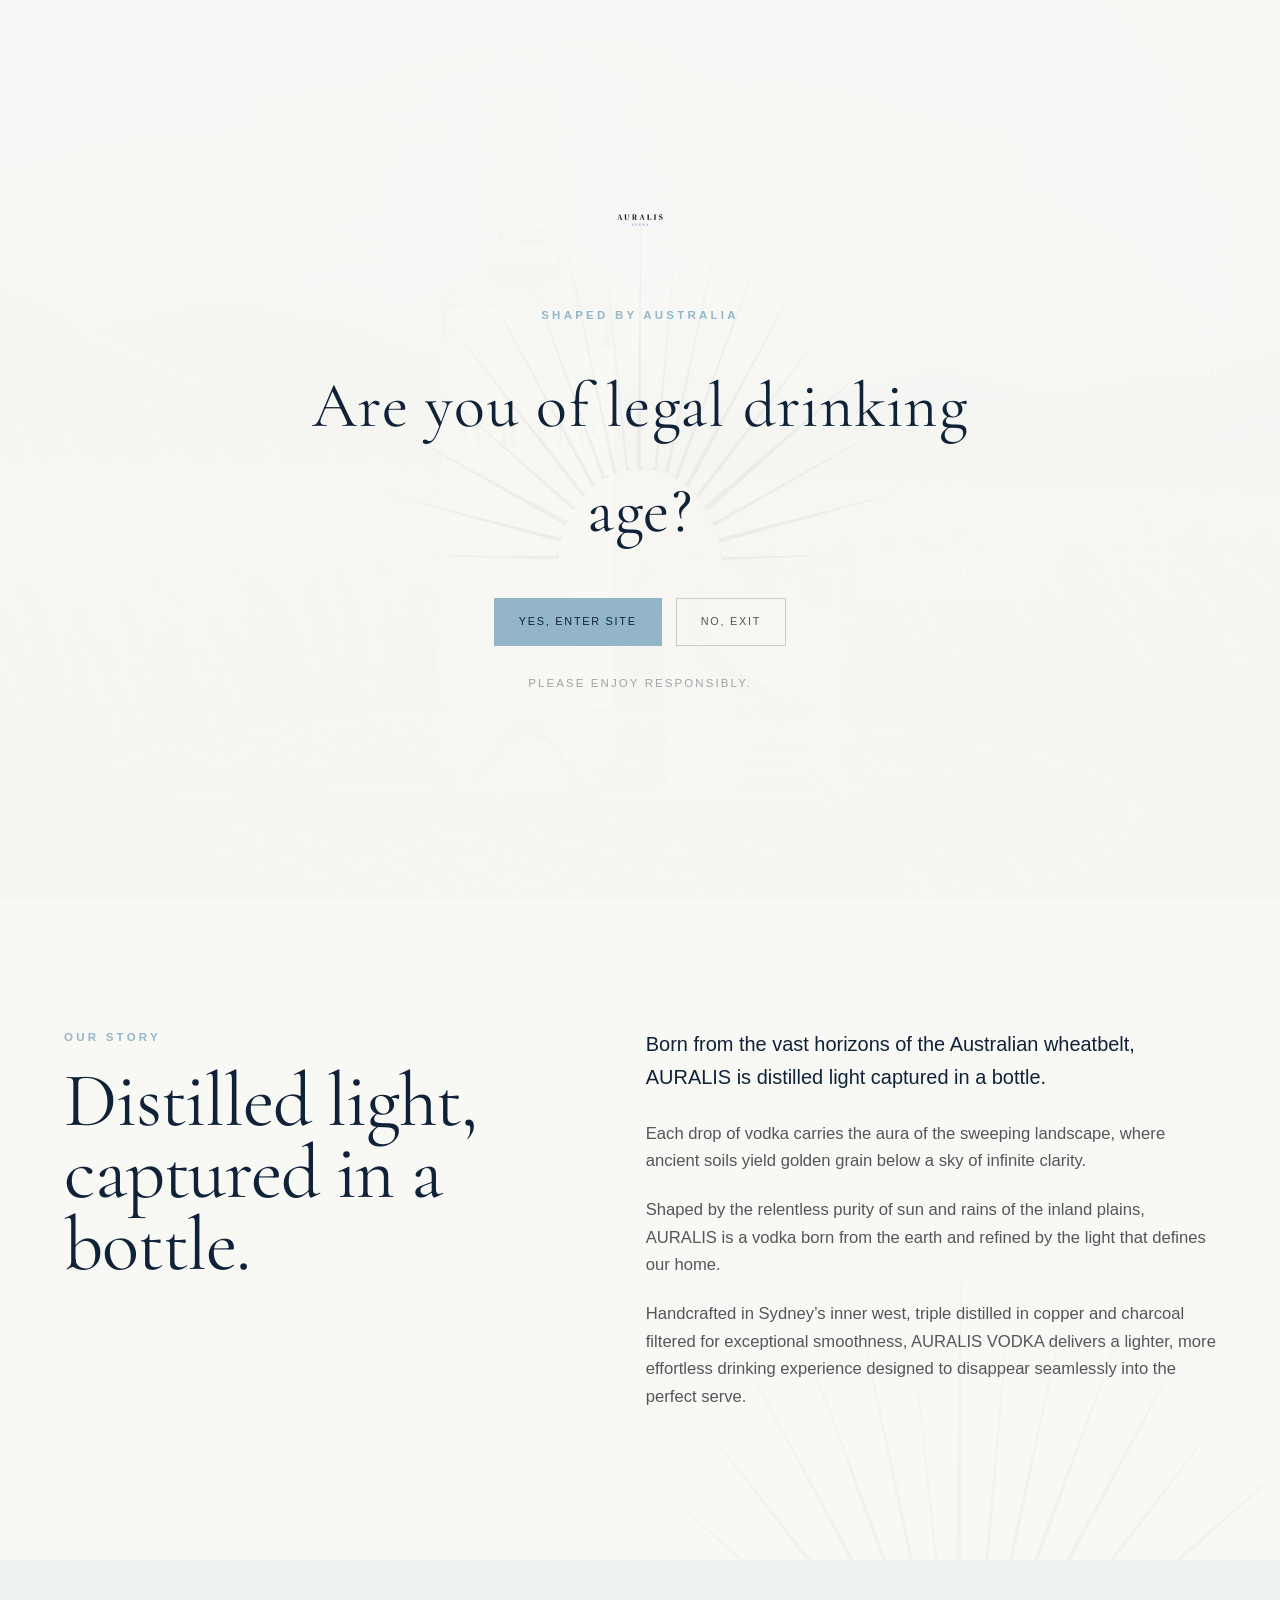
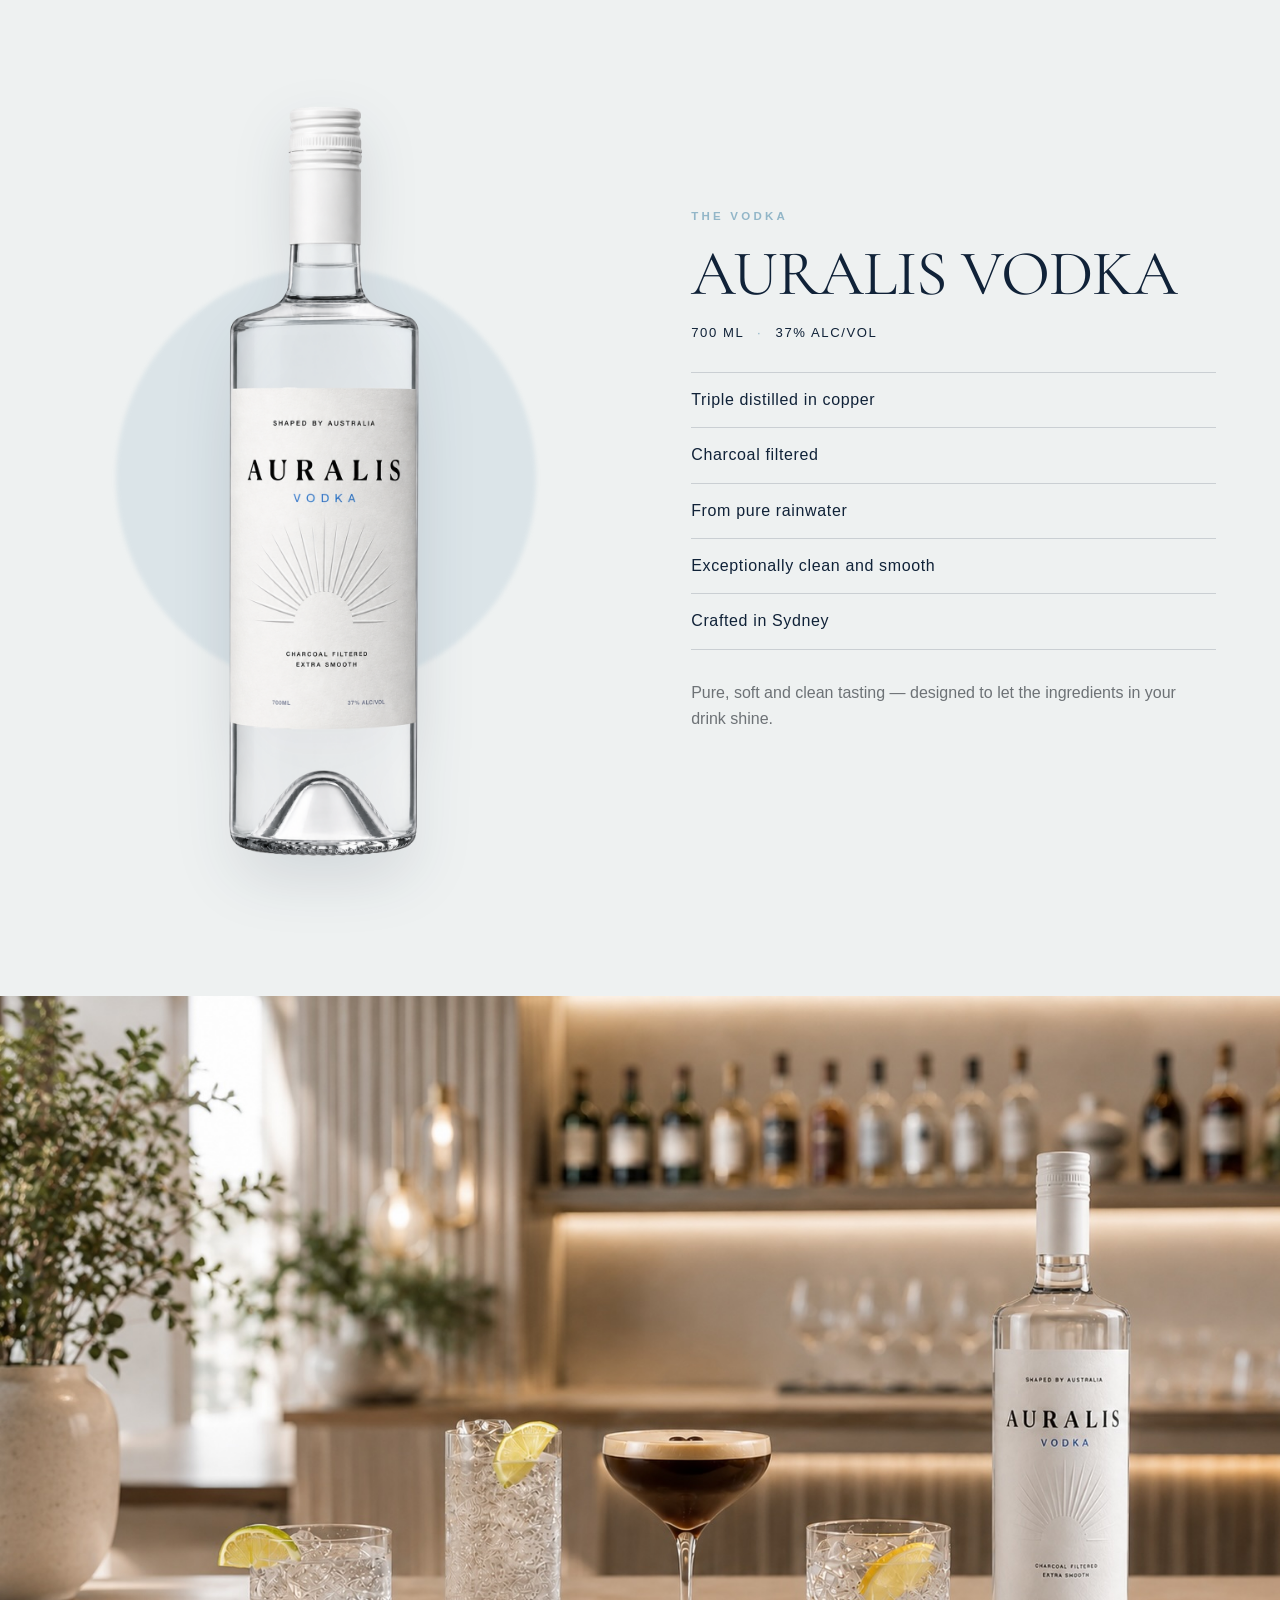
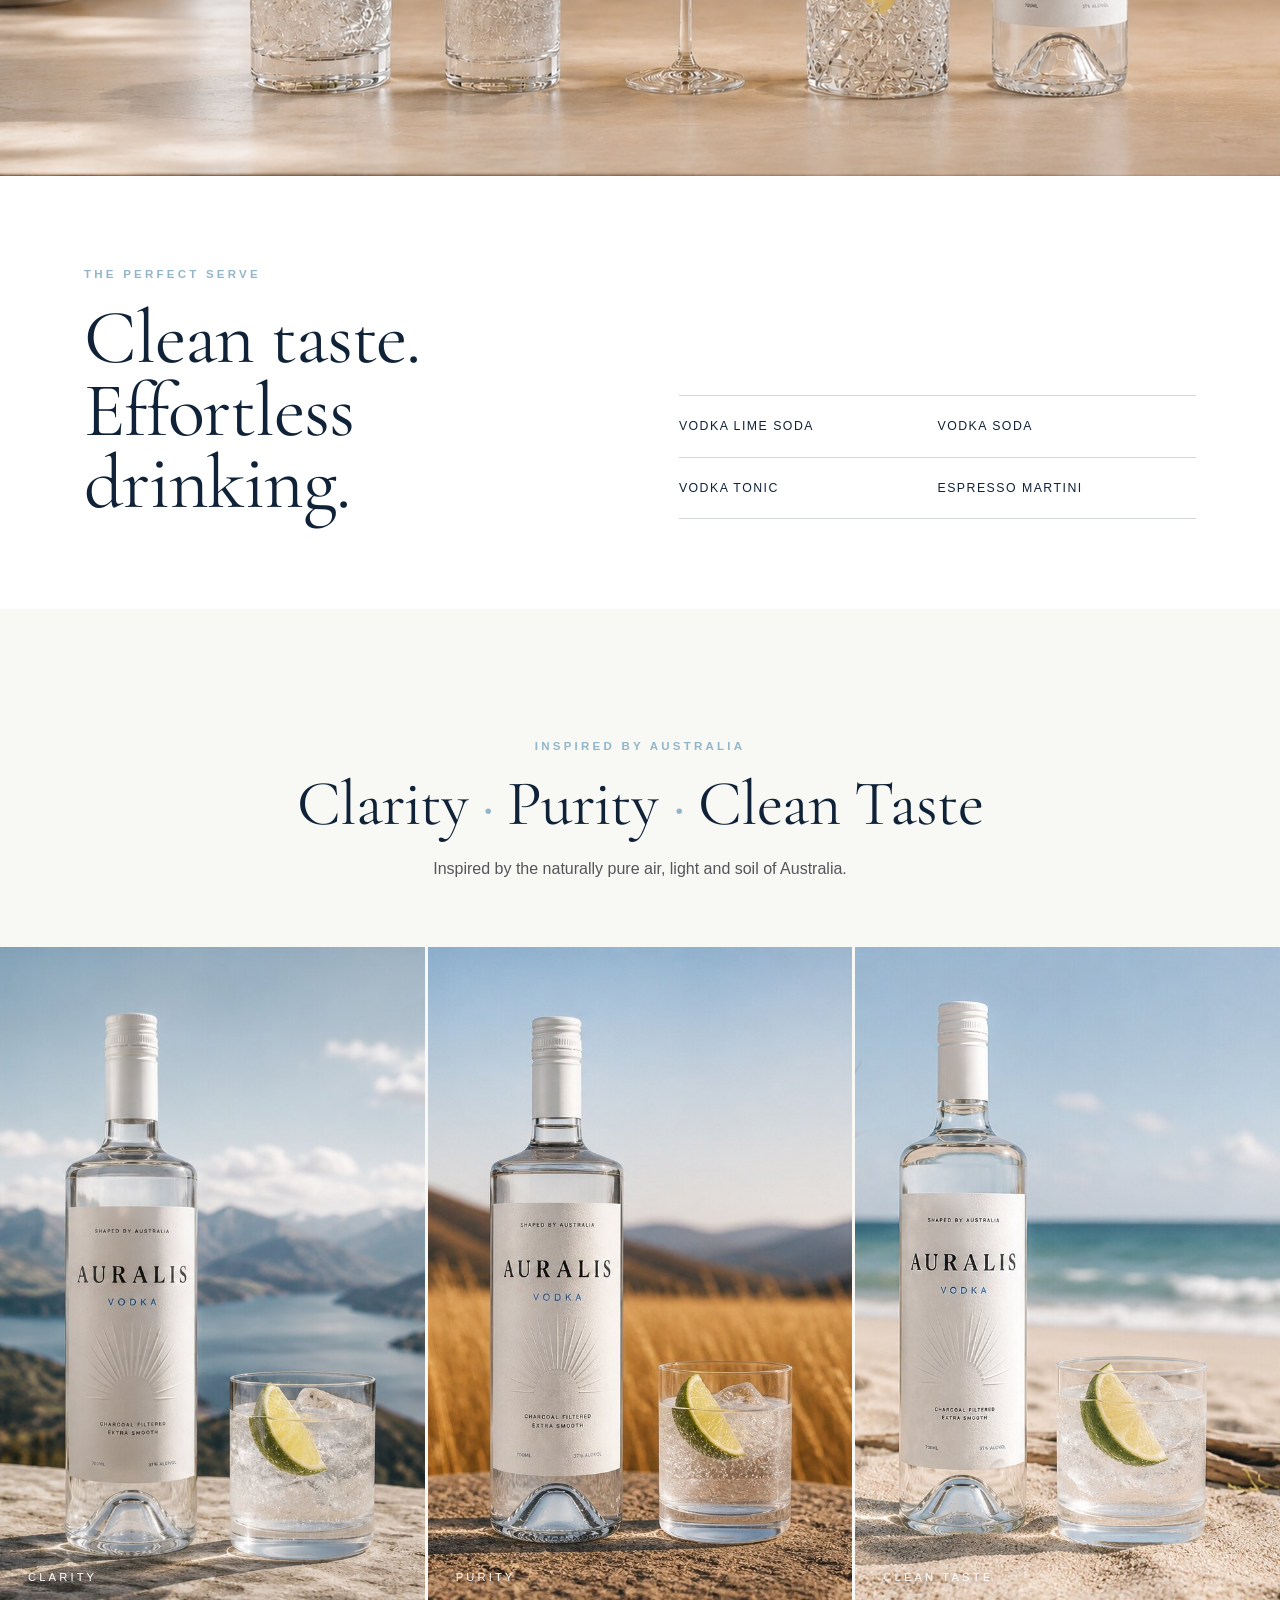
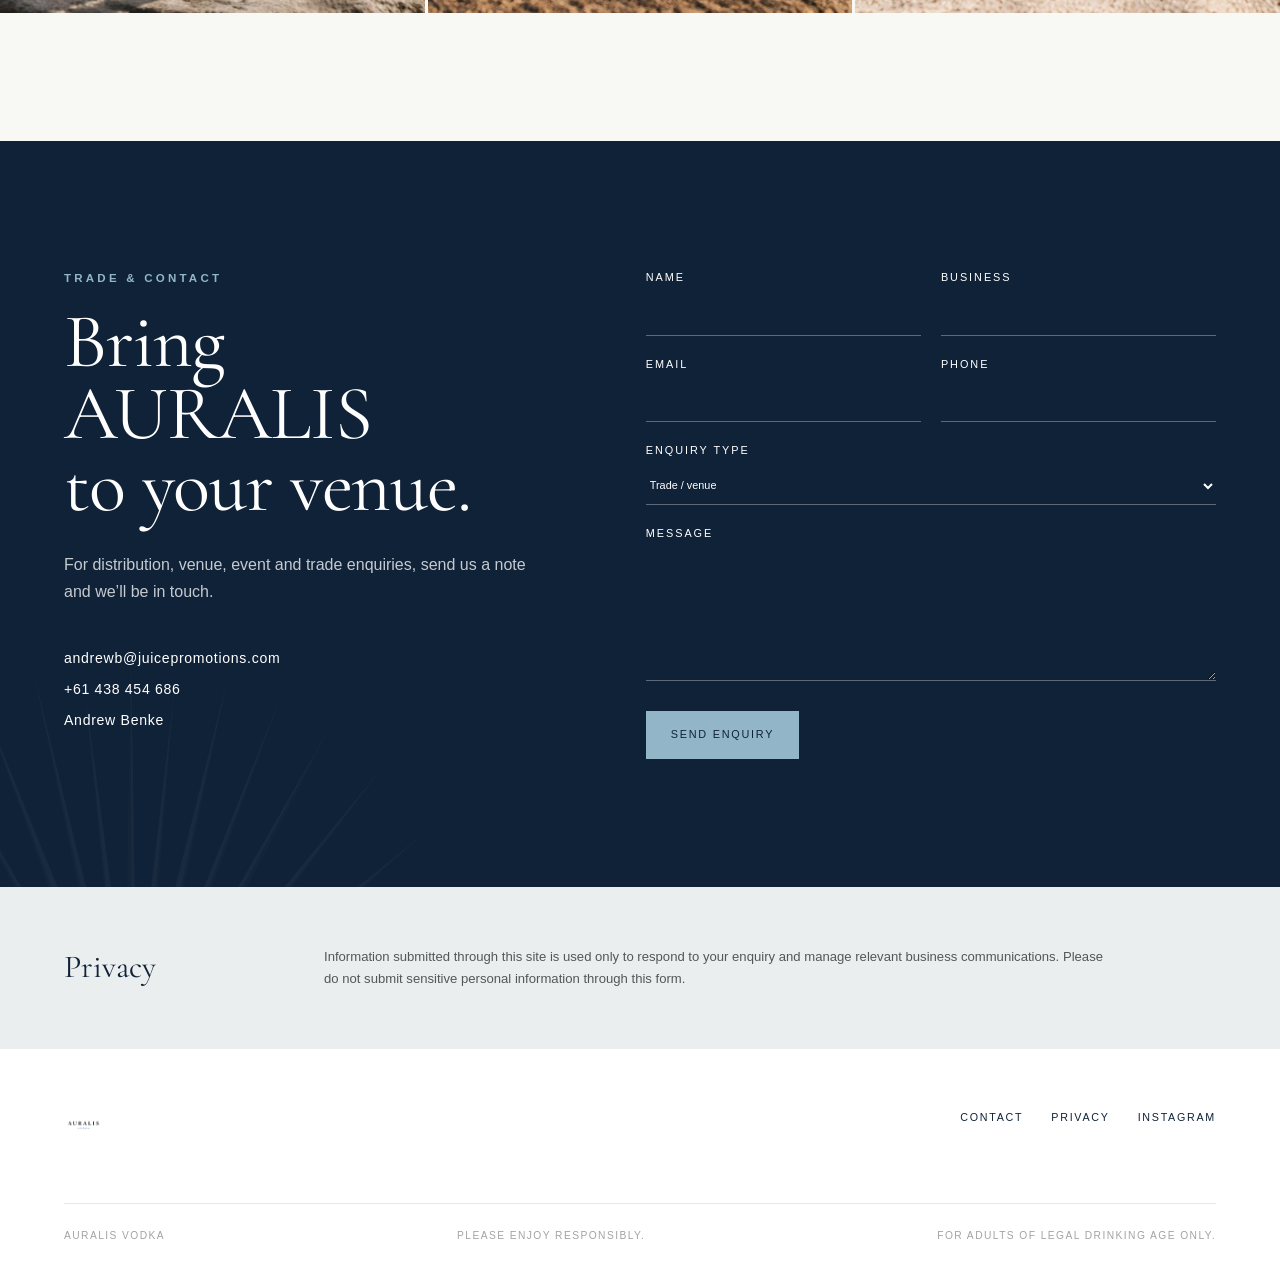
==== index.html @ aec06ce8 "Add files via upload" ====
<!doctype html>
<html lang="en-AU">
<head>
  <meta charset="utf-8" />
  <meta name="viewport" content="width=device-width, initial-scale=1" />
  <meta name="description" content="AURALIS Vodka — shaped by Australia. Triple distilled in copper and charcoal filtered for exceptional smoothness." />
  <title>AURALIS Vodka — Shaped by Australia</title>
  <link rel="preconnect" href="https://fonts.googleapis.com">
  <link rel="preconnect" href="https://fonts.gstatic.com" crossorigin>
  <link href="https://fonts.googleapis.com/css2?family=Cormorant+Garamond:wght@400;500&display=swap" rel="stylesheet">
  <link rel="stylesheet" href="style.css" />
</head>
<body class="age-locked">
  <div class="age-gate" id="ageGate" role="dialog" aria-modal="true" aria-labelledby="ageTitle">
    <div class="age-gate__inner">
      <img class="age-gate__sun" src="images/auralis-half-sun.png" alt="" aria-hidden="true" />
      <img class="age-gate__logo" src="images/auralis-logo.png" alt="AURALIS Vodka" />
      <p class="eyebrow">SHAPED BY AUSTRALIA</p>
      <h1 id="ageTitle">Are you of legal drinking age?</h1>
      <div class="age-gate__actions">
        <button class="button button--primary" id="ageYes" type="button">Yes, enter site</button>
        <button class="button button--ghost" id="ageNo" type="button">No, exit</button>
      </div>
      <p class="age-gate__small">Please enjoy responsibly.</p>
    </div>
  </div>

  <div class="exit-screen" id="exitScreen" hidden>
    <div>
      <img src="images/auralis-logo.png" alt="AURALIS Vodka" />
      <p>You must be of legal drinking age to enter this website.</p>
    </div>
  </div>

  <header class="site-header" id="top">
    <a class="brand" href="#top" aria-label="AURALIS home">
      <img src="images/auralis-logo.png" alt="AURALIS Vodka" />
    </a>
    <button class="nav-toggle" id="navToggle" aria-expanded="false" aria-controls="siteNav">Menu</button>
    <nav class="site-nav" id="siteNav" aria-label="Primary navigation">
      <a href="#story">Our story</a>
      <a href="#product">The vodka</a>
      <a href="#serve">Perfect serve</a>
      <a href="#trade">Trade</a>
    </nav>
  </header>

  <main>
    <section class="hero" aria-labelledby="heroTitle">
      <img class="hero__image" src="images/hero-wheatfield.jpg" alt="AURALIS Vodka and a vodka lime soda against an Australian wheatfield" />
      <div class="hero__veil"></div>
      <div class="hero__content">
        <img class="hero__logo" src="images/auralis-logo.png" alt="AURALIS Vodka" />
        <h1 id="heroTitle" class="sr-only">AURALIS Vodka</h1>
        <p class="hero__tagline">SHAPED BY AUSTRALIA</p>
        <div class="hero__actions">
          <a class="button button--light" href="#story">Discover AURALIS</a>
          <a class="button button--outline-light" href="#trade">Trade enquiries</a>
        </div>
      </div>
    </section>

    <section class="story section" id="story">
      <img class="watermark watermark--story" src="images/auralis-half-sun.png" alt="" aria-hidden="true" />
      <div class="section__inner story__grid">
        <div>
          <p class="eyebrow">OUR STORY</p>
          <h2>Distilled light,<br />captured in a bottle.</h2>
        </div>
        <div class="story__copy">
          <p>Born from the vast horizons of the Australian wheatbelt, AURALIS is distilled light captured in a bottle.</p>
          <p>Each drop of vodka carries the aura of the sweeping landscape, where ancient soils yield golden grain below a sky of infinite clarity.</p>
          <p>Shaped by the relentless purity of sun and rains of the inland plains, AURALIS is a vodka born from the earth and refined by the light that defines our home.</p>
          <p>Handcrafted in Sydney’s inner west, triple distilled in copper and charcoal filtered for exceptional smoothness, AURALIS VODKA delivers a lighter, more effortless drinking experience designed to disappear seamlessly into the perfect serve.</p>
        </div>
      </div>
    </section>

    <section class="product section" id="product">
      <div class="section__inner product__grid">
        <div class="product__bottle-wrap">
          <div class="product__halo"></div>
          <img class="product__bottle" src="images/auralis-bottle.png" alt="AURALIS Vodka 700 mL bottle" />
        </div>
        <div class="product__details">
          <p class="eyebrow">THE VODKA</p>
          <h2>AURALIS VODKA</h2>
          <p class="product__spec">700 mL <span>·</span> 37% Alc/Vol</p>
          <ul class="feature-list">
            <li>Triple distilled in copper</li>
            <li>Charcoal filtered</li>
            <li>From pure rainwater</li>
            <li>Exceptionally clean and smooth</li>
            <li>Crafted in Sydney</li>
          </ul>
          <p class="product__note">Pure, soft and clean tasting — designed to let the ingredients in your drink shine.</p>
        </div>
      </div>
    </section>

    <section class="serve" id="serve" aria-labelledby="serveTitle">
      <div class="serve__image-wrap">
        <img src="images/drinks-lineup.jpg" alt="AURALIS Vodka with four classic vodka serves on a bar" />
      </div>
      <div class="serve__panel section__inner">
        <div>
          <p class="eyebrow">THE PERFECT SERVE</p>
          <h2 id="serveTitle">Clean taste.<br />Effortless drinking.</h2>
        </div>
        <div class="serve__list" aria-label="AURALIS serves">
          <span>Vodka Lime Soda</span>
          <span>Vodka Soda</span>
          <span>Vodka Tonic</span>
          <span>Espresso Martini</span>
        </div>
      </div>
    </section>

    <section class="landscapes section" aria-labelledby="landscapeTitle">
      <div class="section__inner landscapes__heading">
        <p class="eyebrow">INSPIRED BY AUSTRALIA</p>
        <h2 id="landscapeTitle">Clarity <span>·</span> Purity <span>·</span> Clean Taste</h2>
        <p>Inspired by the naturally pure air, light and soil of Australia.</p>
      </div>
      <div class="landscape-grid">
        <figure>
          <img src="images/australian-mountains.jpg" alt="AURALIS Vodka overlooking an Australian mountain landscape" />
          <figcaption>CLARITY</figcaption>
        </figure>
        <figure>
          <img src="images/hero-wheatfield.jpg" alt="AURALIS Vodka in a golden wheatfield" />
          <figcaption>PURITY</figcaption>
        </figure>
        <figure>
          <img src="images/australian-coast.jpg" alt="AURALIS Vodka on an Australian beach" />
          <figcaption>CLEAN TASTE</figcaption>
        </figure>
      </div>
    </section>

    <section class="trade section" id="trade">
      <img class="watermark watermark--trade" src="images/auralis-half-sun.png" alt="" aria-hidden="true" />
      <div class="section__inner trade__grid">
        <div class="trade__intro">
          <p class="eyebrow">TRADE &amp; CONTACT</p>
          <h2>Bring AURALIS<br />to your venue.</h2>
          <p>For distribution, venue, event and trade enquiries, send us a note and we’ll be in touch.</p>
          <div class="trade__contact">
            <a href="mailto:andrewb@juicepromotions.com">andrewb@juicepromotions.com</a>
            <a href="tel:+61438454686">+61 438 454 686</a>
            <span>Andrew Benke</span>
          </div>
        </div>

        <form class="trade-form" name="trade-enquiries" method="POST" action="/thanks.html" data-netlify="true" netlify-honeypot="bot-field">
          <input type="hidden" name="form-name" value="trade-enquiries" />
          <p class="hidden-field"><label>Don’t fill this out: <input name="bot-field" /></label></p>

          <div class="field-row">
            <label>Name<input type="text" name="name" autocomplete="name" required /></label>
            <label>Business<input type="text" name="business" autocomplete="organization" /></label>
          </div>
          <div class="field-row">
            <label>Email<input type="email" name="email" autocomplete="email" required /></label>
            <label>Phone<input type="tel" name="phone" autocomplete="tel" /></label>
          </div>
          <label>Enquiry type
            <select name="enquiry-type">
              <option value="Trade / venue">Trade / venue</option>
              <option value="Distribution">Distribution</option>
              <option value="Events">Events</option>
              <option value="Media">Media</option>
              <option value="Other">Other</option>
            </select>
          </label>
          <label>Message<textarea name="message" rows="5" required></textarea></label>
          <button class="button button--primary" type="submit">Send enquiry</button>
        </form>
      </div>
    </section>

    <section class="privacy" id="privacy">
      <div class="section__inner privacy__inner">
        <h2>Privacy</h2>
        <p>Information submitted through this site is used only to respond to your enquiry and manage relevant business communications. Please do not submit sensitive personal information through this form.</p>
      </div>
    </section>
  </main>

  <footer class="site-footer">
    <div class="site-footer__inner">
      <img src="images/auralis-logo.png" alt="AURALIS Vodka" />
      <div class="site-footer__links">
        <a href="#trade">Contact</a>
        <a href="#privacy">Privacy</a>
        <a href="#" aria-label="Instagram — coming soon" title="Instagram — coming soon">Instagram</a>
      </div>
      <div class="site-footer__responsible">
        <span>AURALIS VODKA</span>
        <span>Please enjoy responsibly.</span>
        <span>For adults of legal drinking age only.</span>
      </div>
    </div>
  </footer>

  <script src="script.js"></script>
</body>
</html>
---- style.css ----
:root {
  --white: #ffffff;
  --warm-white: #f8f8f5;
  --charcoal: #53565a;
  --grey: #a1a3a5;
  --ice-blue: #92b6c8;
  --eucalypt: #95a396;
  --dark-navy: #102238;
  --serif: "Cormorant Garamond", Georgia, "Times New Roman", serif;
  --sans: "Helvetica Neue", Helvetica, Arial, sans-serif;
  --max: 1240px;
}

* { box-sizing: border-box; }
html { scroll-behavior: smooth; }
body { margin: 0; background: var(--warm-white); color: var(--charcoal); font-family: var(--sans); font-weight: 400; line-height: 1.65; }
body.age-locked { overflow: hidden; }
img { max-width: 100%; display: block; }
a { color: inherit; text-decoration: none; }
button, input, select, textarea { font: inherit; }

.sr-only { position: absolute; width: 1px; height: 1px; padding: 0; margin: -1px; overflow: hidden; clip: rect(0, 0, 0, 0); white-space: nowrap; border: 0; }
.hidden-field { position: absolute; left: -9999px; }

.age-gate { position: fixed; inset: 0; z-index: 9999; display: grid; place-items: center; background: rgba(248,248,245,.985); padding: 24px; transition: opacity .45s ease, visibility .45s ease; }
.age-gate.is-hidden { opacity: 0; visibility: hidden; pointer-events: none; }
.age-gate__inner { position: relative; width: min(720px, 100%); text-align: center; padding: 48px 24px; overflow: hidden; }
.age-gate__sun { position: absolute; width: 560px; max-width: none; left: 50%; top: 42%; transform: translate(-50%, -50%); opacity: .075; z-index: -1; }
.age-gate__logo { width: 310px; height: 86px; object-fit: contain; margin: 0 auto 24px; }
.age-gate h1 { margin: 28px 0 34px; color: var(--dark-navy); font-family: var(--serif); font-size: clamp(2.1rem, 5vw, 4rem); font-weight: 400; letter-spacing: .02em; }
.age-gate__actions { display: flex; gap: 14px; justify-content: center; flex-wrap: wrap; }
.age-gate__small { margin-top: 28px; font-size: .72rem; letter-spacing: .18em; text-transform: uppercase; color: var(--grey); }
.exit-screen { position: fixed; inset: 0; z-index: 10000; background: var(--warm-white); place-items: center; text-align: center; padding: 30px; }
.exit-screen:not([hidden]) { display: grid; }
.exit-screen img { width: 280px; height: 80px; object-fit: contain; margin: 0 auto 24px; }

.eyebrow { margin: 0 0 18px; color: var(--ice-blue); font-size: .72rem; font-weight: 600; letter-spacing: .28em; text-transform: uppercase; }
.button { min-height: 48px; padding: 14px 24px; border: 1px solid transparent; display: inline-flex; align-items: center; justify-content: center; cursor: pointer; background: none; text-transform: uppercase; letter-spacing: .16em; font-size: .68rem; font-weight: 500; transition: background .2s ease, color .2s ease, border-color .2s ease; }
.button--primary { background: var(--ice-blue); color: var(--dark-navy); border-color: var(--ice-blue); }
.button--primary:hover { background: var(--dark-navy); color: var(--white); border-color: var(--dark-navy); }
.button--ghost { color: var(--charcoal); border-color: #c9ccce; }
.button--ghost:hover { border-color: var(--dark-navy); color: var(--dark-navy); }
.button--light { background: rgba(255,255,255,.93); color: var(--dark-navy); }
.button--light:hover { background: var(--ice-blue); }
.button--outline-light { color: var(--white); border-color: rgba(255,255,255,.75); }
.button--outline-light:hover { background: var(--white); color: var(--dark-navy); }

.site-header { position: fixed; z-index: 100; top: 0; left: 0; right: 0; height: 80px; padding: 0 4vw; display: flex; align-items: center; justify-content: space-between; background: rgba(248,248,245,.93); border-bottom: 1px solid rgba(16,34,56,.08); backdrop-filter: blur(10px); transform: translateY(-100%); transition: transform .35s ease; }
.site-header.is-visible { transform: translateY(0); }
.brand img { width: 170px; height: 50px; object-fit: contain; object-position: left center; }
.site-nav { display: flex; align-items: center; gap: 30px; }
.site-nav a { color: var(--dark-navy); font-size: .67rem; text-transform: uppercase; letter-spacing: .18em; }
.site-nav a:hover { color: #567b91; }
.nav-toggle { display: none; border: 0; background: none; color: var(--dark-navy); text-transform: uppercase; letter-spacing: .15em; font-size: .68rem; }

.hero { position: relative; min-height: 100svh; display: grid; align-items: center; overflow: hidden; background: var(--dark-navy); }
.hero__image, .hero__veil { position: absolute; inset: 0; width: 100%; height: 100%; }
.hero__image { object-fit: cover; object-position: center center; }
.hero__veil { background: linear-gradient(90deg, rgba(10,24,38,.12) 0%, rgba(10,24,38,.04) 45%, rgba(10,24,38,.36) 100%); }
.hero__content { position: relative; z-index: 2; width: min(92%, 1180px); margin: 0 auto; padding: 100px 0 60px; display: flex; flex-direction: column; align-items: flex-end; text-align: right; }
.hero__logo { width: min(420px, 56vw); height: 130px; object-fit: contain; object-position: right center; filter: brightness(0) invert(1); }
.hero__tagline { color: var(--white); font-size: clamp(.72rem, 1.2vw, .95rem); letter-spacing: .34em; text-transform: uppercase; text-shadow: 0 1px 12px rgba(0,0,0,.35); }
.hero__actions { margin-top: 26px; display: flex; gap: 12px; flex-wrap: wrap; justify-content: flex-end; }

.section { position: relative; padding: clamp(80px, 10vw, 150px) 5vw; overflow: hidden; }
.section__inner { width: min(var(--max), 100%); margin: 0 auto; }
.section h2, .serve h2 { margin: 0; color: var(--dark-navy); font-family: var(--serif); font-size: clamp(2.8rem, 6vw, 5.6rem); line-height: .94; font-weight: 400; letter-spacing: -.015em; }
.watermark { position: absolute; opacity: .055; pointer-events: none; }
.watermark--story { width: min(800px, 74vw); right: -80px; bottom: -220px; }
.watermark--trade { width: 720px; left: -230px; bottom: -230px; opacity: .04; }

.story { background: var(--warm-white); }
.story__grid { display: grid; grid-template-columns: .9fr 1.1fr; gap: clamp(50px, 9vw, 130px); align-items: start; }
.story__copy { max-width: 720px; font-size: clamp(1rem, 1.3vw, 1.18rem); }
.story__copy p { margin: 0 0 1.3em; }
.story__copy p:first-child { color: var(--dark-navy); font-size: 1.2em; }

.product { background: #eef1f1; }
.product__grid { display: grid; grid-template-columns: 1fr 1fr; gap: clamp(40px, 8vw, 120px); align-items: center; }
.product__bottle-wrap { position: relative; min-height: 720px; display: grid; place-items: center; }
.product__halo { position: absolute; width: min(480px, 80%); aspect-ratio: 1; border-radius: 50%; background: rgba(146,182,200,.2); filter: blur(2px); }
.product__bottle { position: relative; z-index: 1; width: min(350px, 80%); max-height: 780px; object-fit: contain; filter: drop-shadow(0 24px 28px rgba(16,34,56,.12)); }
.product__details h2 { font-size: clamp(2.6rem, 5vw, 4.8rem); }
.product__spec { margin: 18px 0 28px; color: var(--dark-navy); letter-spacing: .12em; text-transform: uppercase; font-size: .82rem; }
.product__spec span { color: var(--ice-blue); margin: 0 8px; }
.feature-list { list-style: none; margin: 0; padding: 0; border-top: 1px solid rgba(16,34,56,.16); }
.feature-list li { padding: 14px 0; border-bottom: 1px solid rgba(16,34,56,.16); color: var(--dark-navy); letter-spacing: .04em; }
.product__note { max-width: 520px; margin-top: 30px; color: #6d7276; }

.serve { background: var(--white); }
.serve__image-wrap { height: min(62vw, 780px); min-height: 480px; overflow: hidden; }
.serve__image-wrap img { width: 100%; height: 100%; object-fit: cover; object-position: center center; }
.serve__panel { padding: clamp(60px, 7vw, 100px) 5vw; display: grid; grid-template-columns: 1fr 1.05fr; gap: clamp(50px, 8vw, 120px); align-items: end; }
.serve__list { display: grid; grid-template-columns: 1fr 1fr; border-top: 1px solid rgba(16,34,56,.18); }
.serve__list span { padding: 20px 0; border-bottom: 1px solid rgba(16,34,56,.18); color: var(--dark-navy); text-transform: uppercase; letter-spacing: .12em; font-size: .77rem; }
.serve__list span:nth-child(odd) { padding-right: 20px; }

.landscapes { background: var(--warm-white); padding-left: 0; padding-right: 0; }
.landscapes__heading { padding: 0 5vw 65px; text-align: center; }
.landscapes__heading h2 { font-size: clamp(2.2rem, 5vw, 4.5rem); }
.landscapes__heading h2 span { color: var(--ice-blue); }
.landscapes__heading > p:last-child { margin: 22px auto 0; max-width: 620px; }
.landscape-grid { width: 100%; display: grid; grid-template-columns: repeat(3, 1fr); gap: 3px; }
.landscape-grid figure { position: relative; margin: 0; height: 52vw; max-height: 720px; min-height: 420px; overflow: hidden; background: var(--dark-navy); }
.landscape-grid img { width: 100%; height: 100%; object-fit: cover; transition: transform .7s ease; }
.landscape-grid figure:hover img { transform: scale(1.025); }
.landscape-grid figcaption { position: absolute; left: 28px; bottom: 26px; color: var(--white); letter-spacing: .28em; font-size: .7rem; text-shadow: 0 1px 12px rgba(0,0,0,.42); }

.trade { background: var(--dark-navy); color: rgba(255,255,255,.76); }
.trade .eyebrow { color: var(--ice-blue); }
.trade h2 { color: var(--white); }
.trade__grid { display: grid; grid-template-columns: .9fr 1.1fr; gap: clamp(50px, 9vw, 130px); align-items: start; }
.trade__intro > p:not(.eyebrow) { max-width: 480px; margin-top: 30px; }
.trade__contact { margin-top: 42px; display: flex; flex-direction: column; gap: 8px; color: var(--white); font-size: .88rem; letter-spacing: .05em; }
.trade__contact a:hover { color: var(--ice-blue); }
.trade-form { display: grid; gap: 20px; }
.field-row { display: grid; grid-template-columns: 1fr 1fr; gap: 20px; }
.trade-form label { display: grid; gap: 8px; color: var(--white); font-size: .68rem; text-transform: uppercase; letter-spacing: .18em; }
.trade-form input, .trade-form select, .trade-form textarea { width: 100%; border: 0; border-bottom: 1px solid rgba(255,255,255,.32); border-radius: 0; background: transparent; color: var(--white); padding: 10px 0 12px; outline: none; text-transform: none; letter-spacing: normal; }
.trade-form select { color-scheme: dark; }
.trade-form textarea { resize: vertical; min-height: 130px; }
.trade-form input:focus, .trade-form select:focus, .trade-form textarea:focus { border-bottom-color: var(--ice-blue); }
.trade-form .button { justify-self: start; margin-top: 10px; }

.privacy { background: #ebeeee; padding: 54px 5vw; }
.privacy__inner { display: grid; grid-template-columns: 220px 1fr; gap: 40px; }
.privacy h2 { margin: 0; color: var(--dark-navy); font-family: var(--serif); font-weight: 400; font-size: 2rem; }
.privacy p { margin: 5px 0 0; max-width: 780px; font-size: .82rem; }

.site-footer { background: var(--white); padding: 60px 5vw 40px; border-top: 1px solid rgba(16,34,56,.08); }
.site-footer__inner { width: min(var(--max),100%); margin: 0 auto; display: grid; grid-template-columns: 1fr auto; gap: 36px 60px; align-items: start; }
.site-footer img { width: 200px; height: 58px; object-fit: contain; object-position: left center; }
.site-footer__links { display: flex; gap: 28px; color: var(--dark-navy); font-size: .67rem; letter-spacing: .16em; text-transform: uppercase; }
.site-footer__links a:hover { color: #567b91; }
.site-footer__responsible { grid-column: 1 / -1; padding-top: 24px; border-top: 1px solid rgba(16,34,56,.1); display: flex; justify-content: space-between; gap: 20px; flex-wrap: wrap; color: var(--grey); font-size: .64rem; letter-spacing: .14em; text-transform: uppercase; }

@media (max-width: 900px) {
  .site-header { height: 70px; }
  .nav-toggle { display: block; }
  .site-nav { position: absolute; top: 70px; left: 0; right: 0; padding: 24px 5vw 30px; background: rgba(248,248,245,.98); border-bottom: 1px solid rgba(16,34,56,.08); display: none; flex-direction: column; align-items: flex-start; gap: 20px; }
  .site-nav.is-open { display: flex; }
  .hero__content { align-items: center; text-align: center; justify-content: end; padding-bottom: 70px; }
  .hero__logo { object-position: center; }
  .hero__veil { background: linear-gradient(180deg, rgba(10,24,38,.05) 35%, rgba(10,24,38,.48) 100%); }
  .hero__actions { justify-content: center; }
  .story__grid, .product__grid, .serve__panel, .trade__grid { grid-template-columns: 1fr; }
  .product__bottle-wrap { min-height: 620px; }
  .product__bottle { width: 300px; }
  .serve__panel { align-items: start; }
  .landscape-grid { grid-template-columns: 1fr; gap: 3px; }
  .landscape-grid figure { height: 82vw; min-height: 480px; max-height: 700px; }
  .privacy__inner { grid-template-columns: 1fr; gap: 10px; }
}

@media (max-width: 600px) {
  .section { padding: 72px 24px; }
  .site-header { padding: 0 20px; }
  .brand img { width: 145px; }
  .hero { min-height: 100svh; }
  .hero__image { object-position: 48% center; }
  .hero__content { width: calc(100% - 36px); }
  .hero__logo { width: 280px; height: 100px; }
  .hero__actions { width: 100%; flex-direction: column; }
  .hero__actions .button { width: 100%; }
  .story__grid { gap: 38px; }
  .product__bottle-wrap { min-height: 520px; }
  .product__bottle { width: 250px; }
  .serve__image-wrap { min-height: 360px; height: 70vw; }
  .serve__panel { padding: 60px 24px; }
  .serve__list { grid-template-columns: 1fr; }
  .serve__list span:nth-child(odd) { padding-right: 0; }
  .landscapes__heading { padding: 0 24px 48px; }
  .landscape-grid figure { min-height: 390px; }
  .field-row { grid-template-columns: 1fr; }
  .site-footer { padding: 50px 24px 32px; }
  .site-footer__inner { grid-template-columns: 1fr; }
  .site-footer__links { flex-wrap: wrap; gap: 18px 24px; }
  .site-footer__responsible { grid-column: auto; flex-direction: column; gap: 7px; }
  .age-gate__actions { flex-direction: column; align-items: stretch; }
}
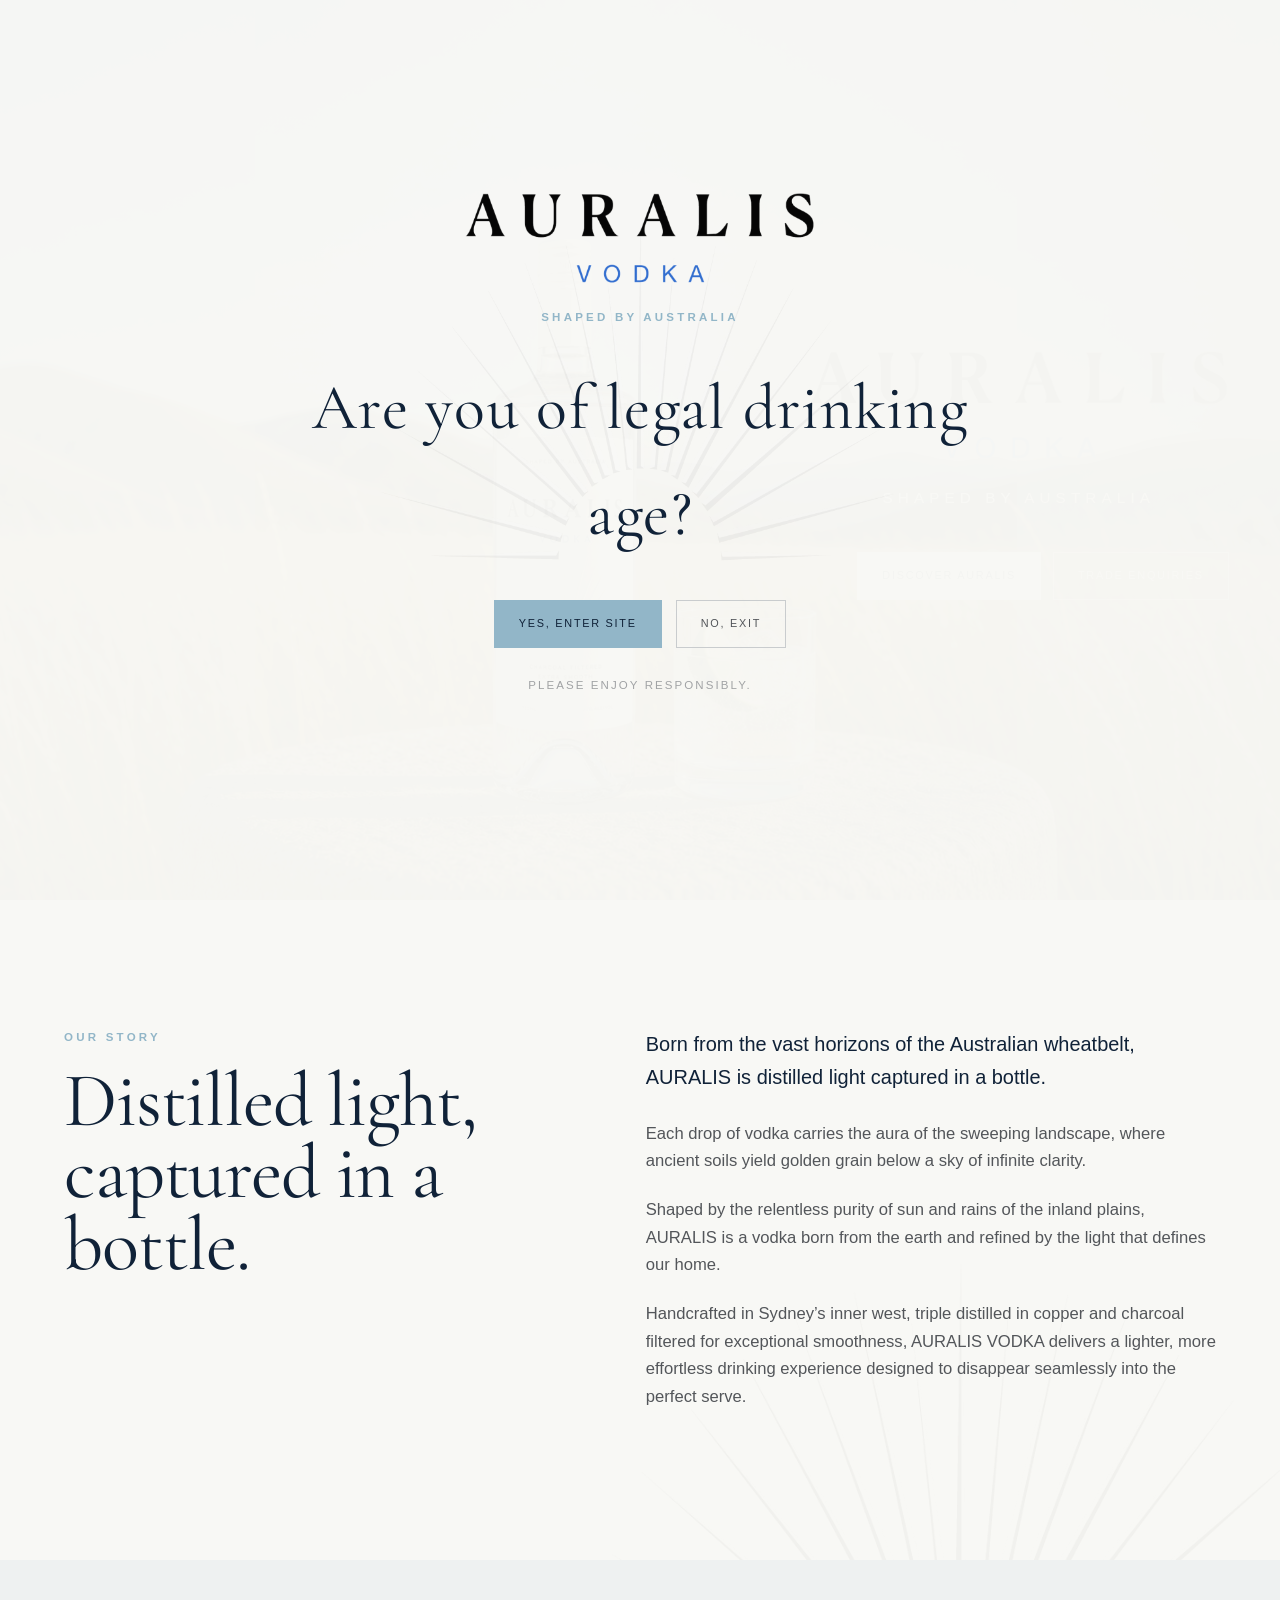
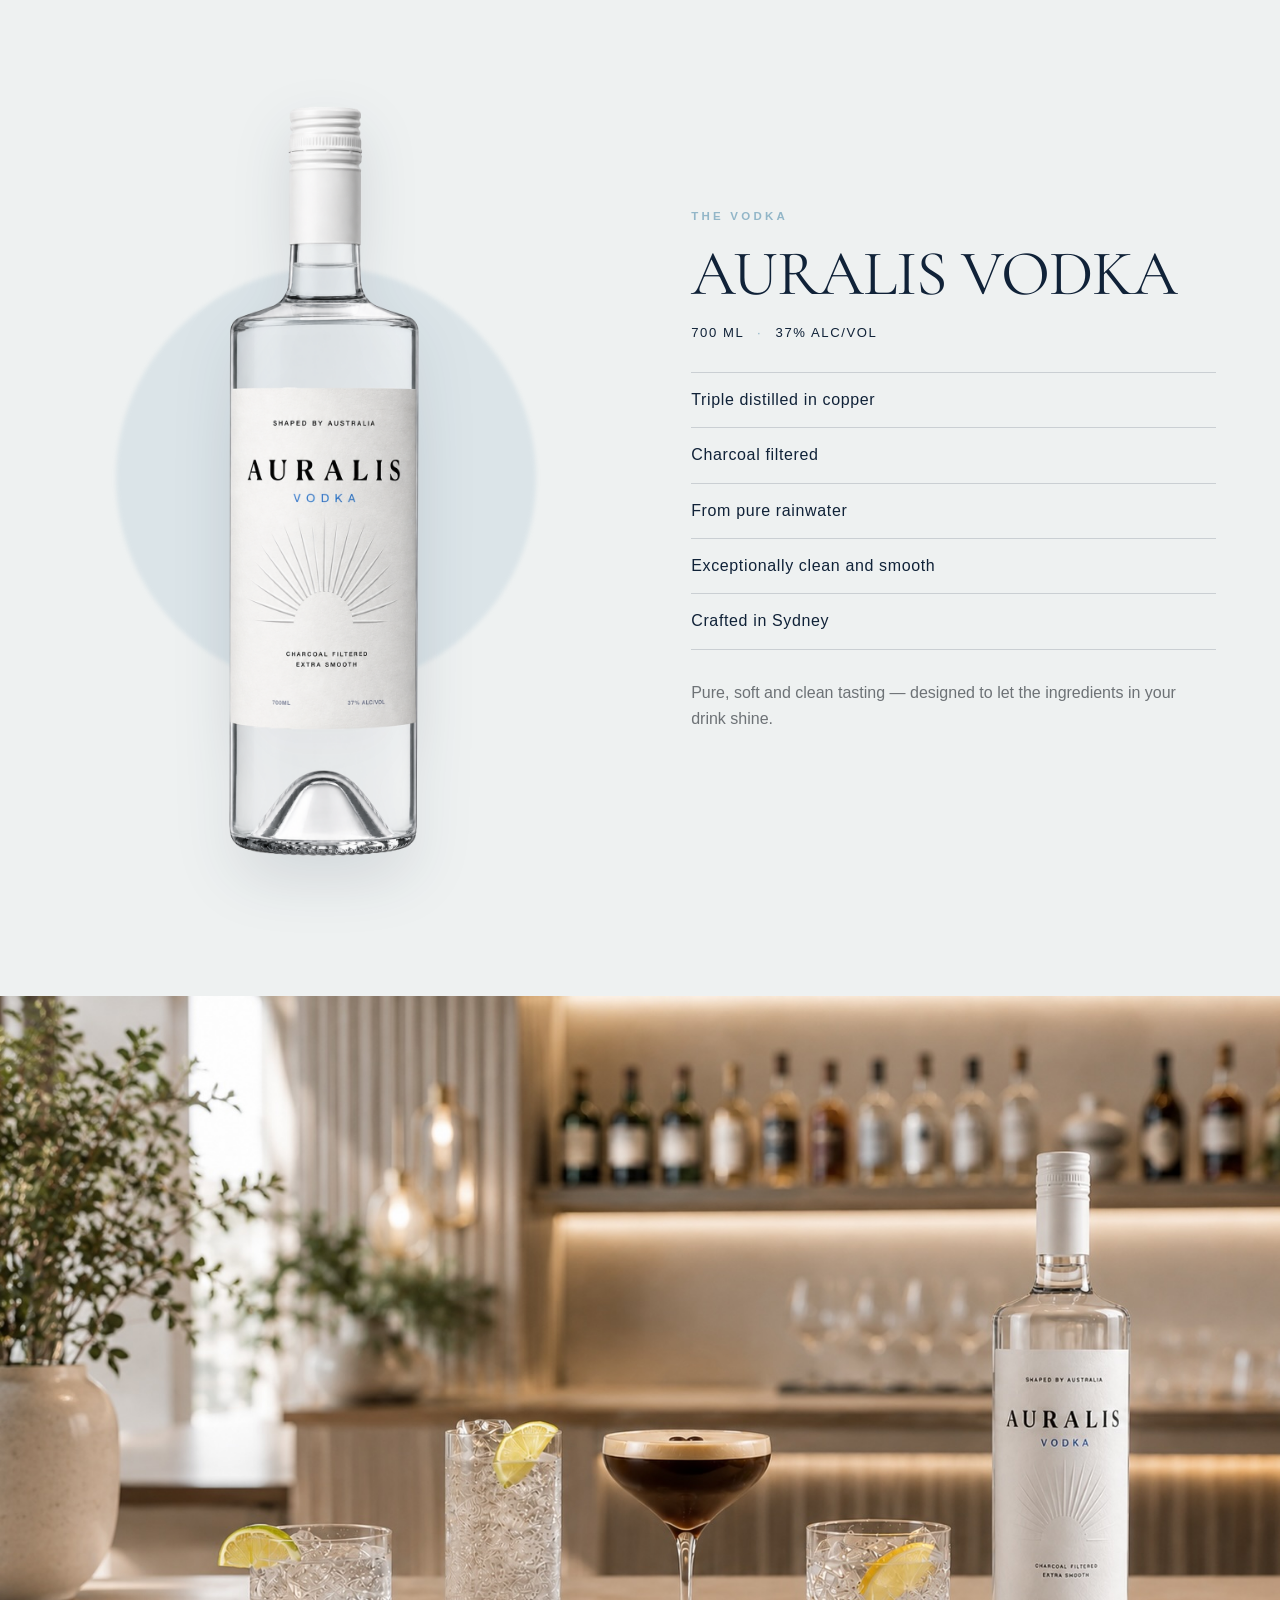
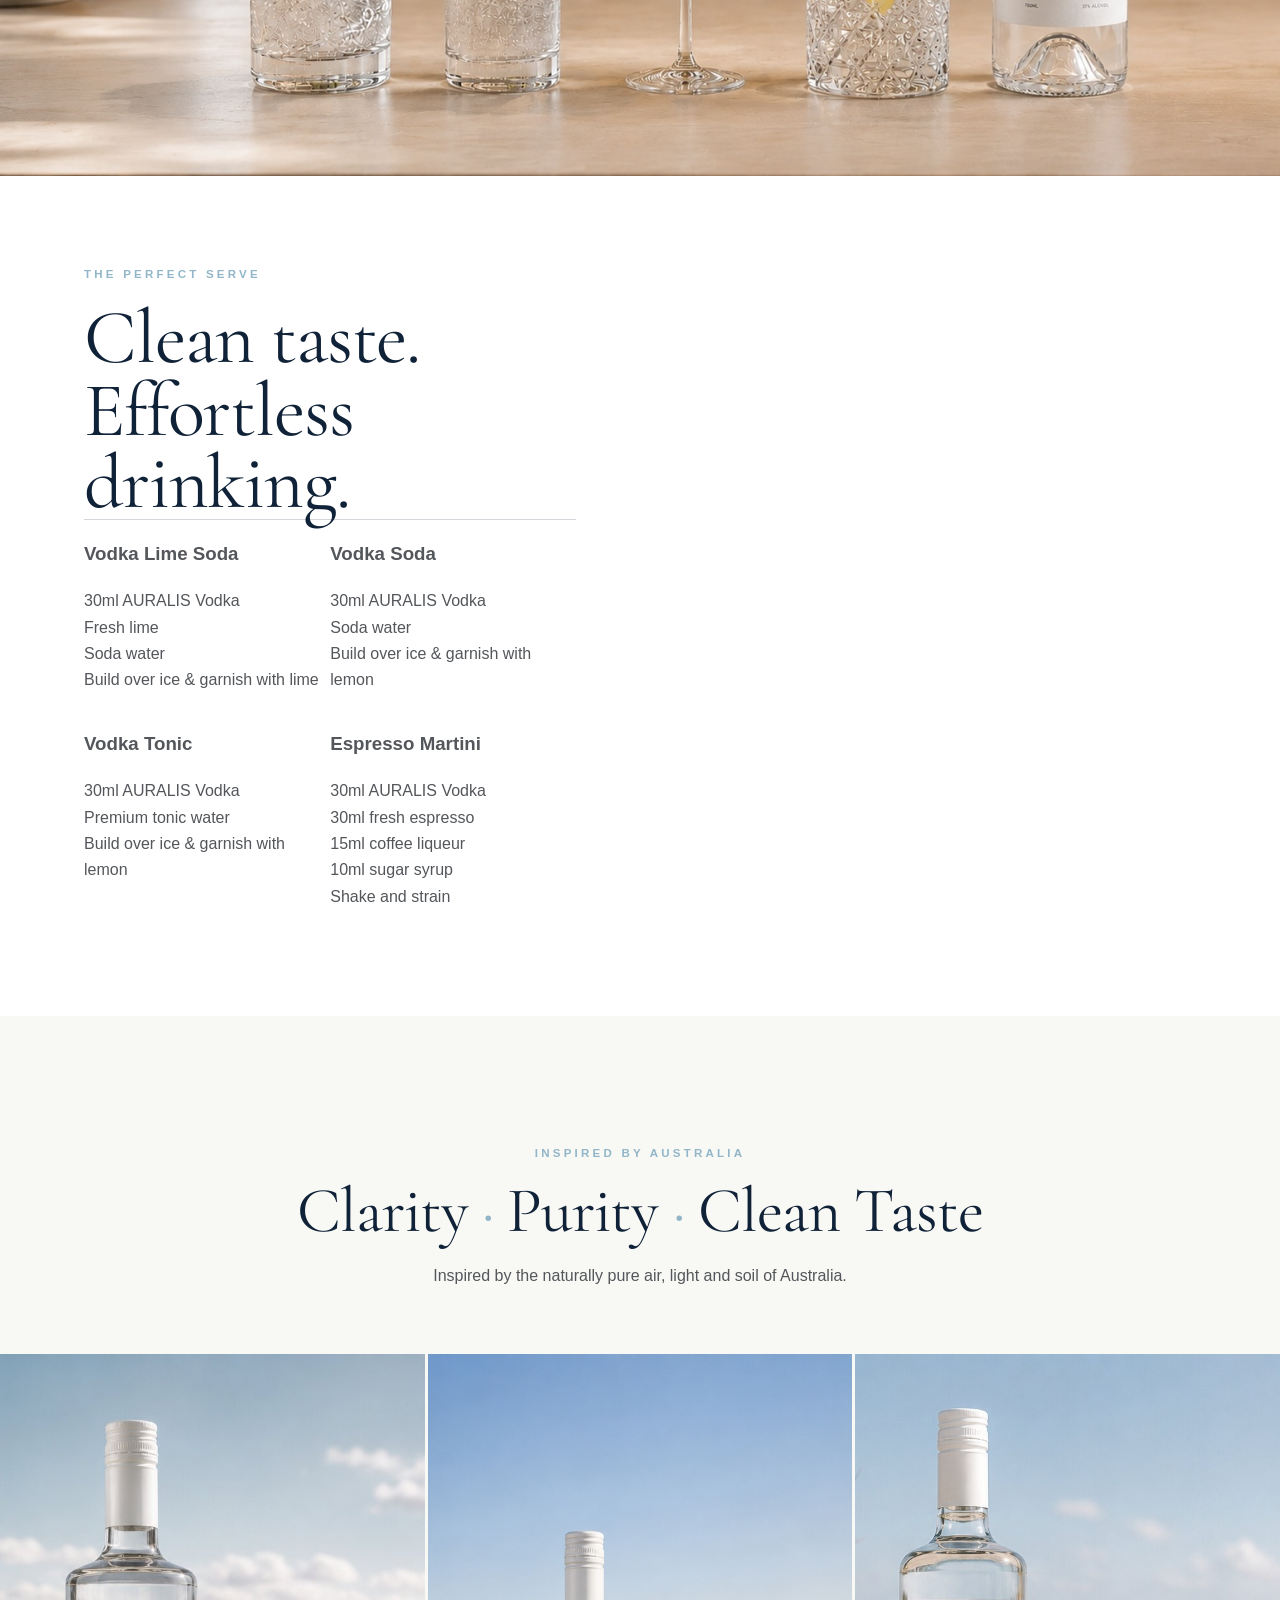
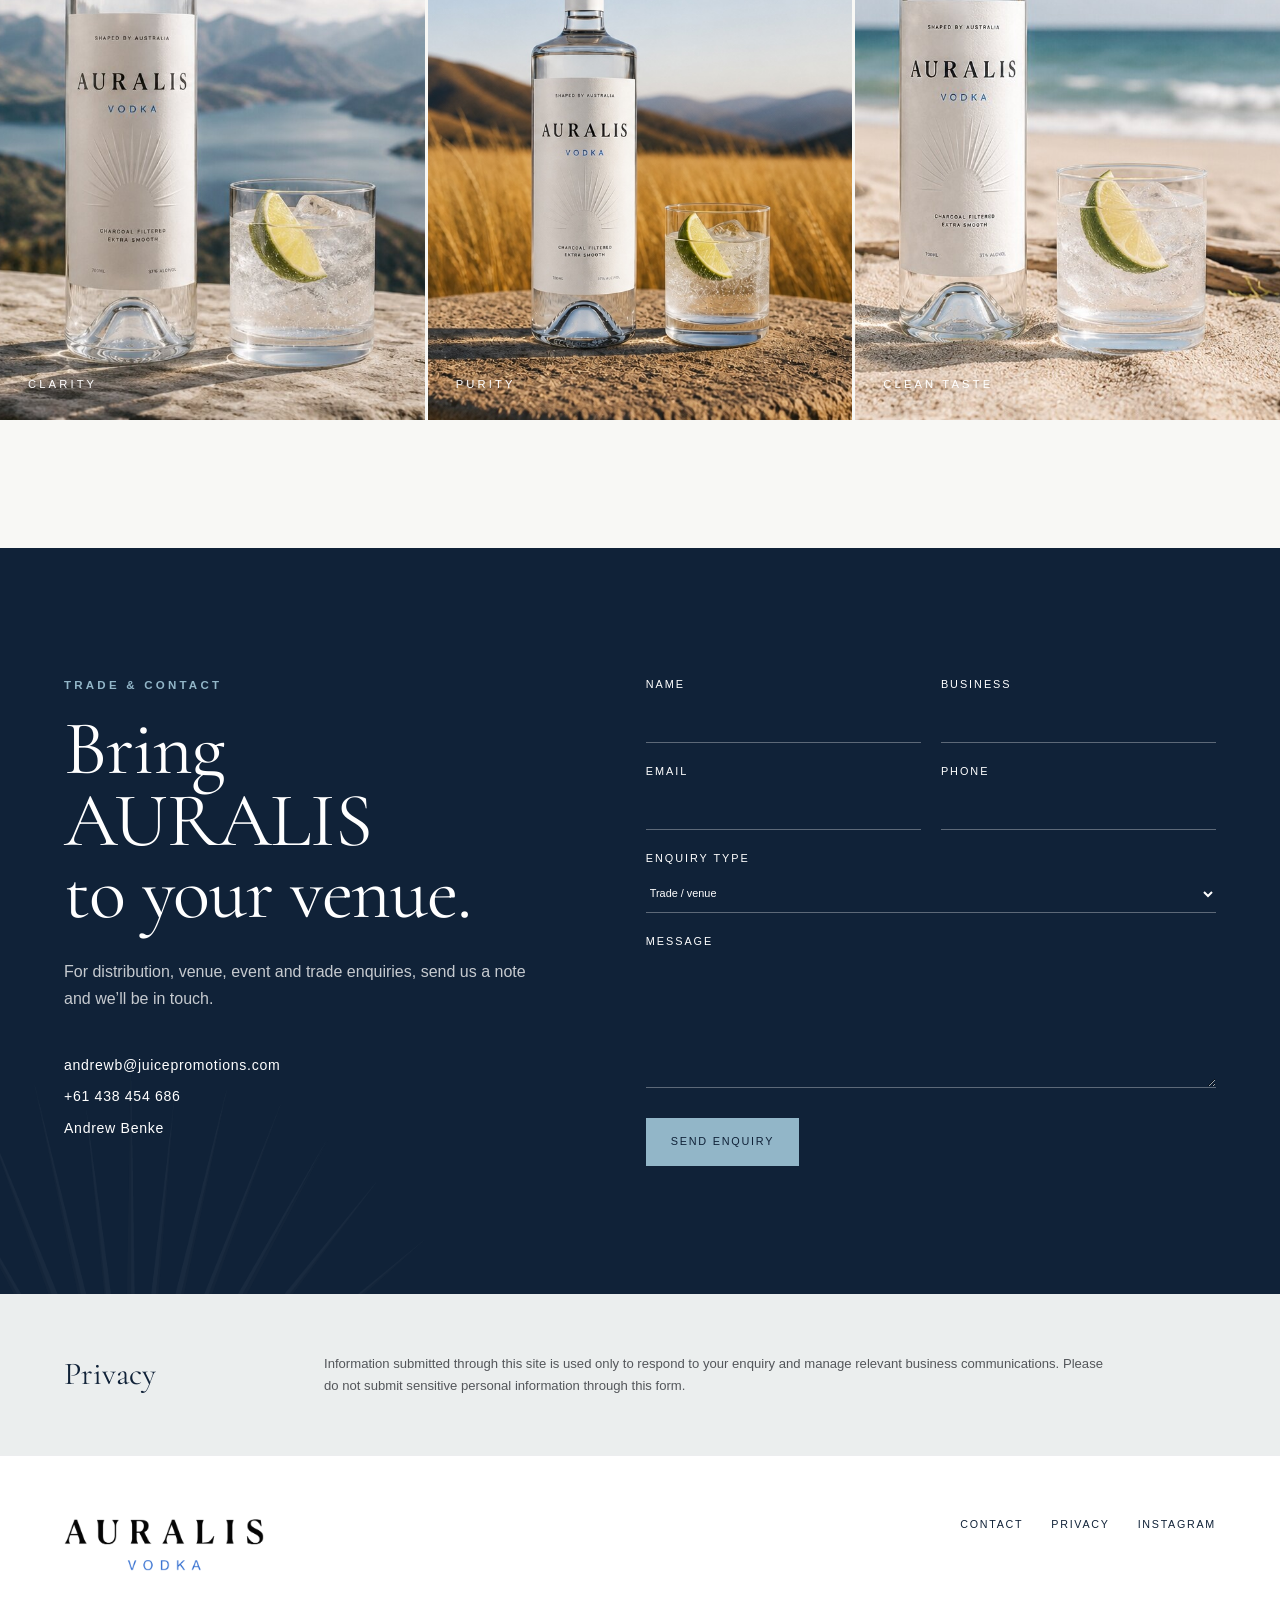
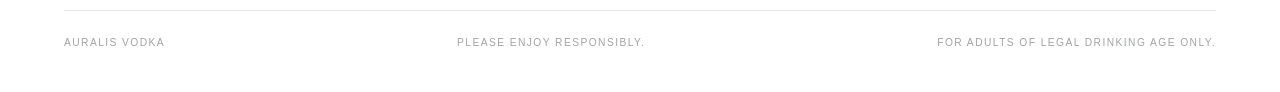
==== commit 8bfe5b9d: "Add cocktail recipes to serve section Added recipes for various cocktails including Vodka Lime Soda," ====
--- a/index.html
+++ b/index.html
@@ -106,13 +106,40 @@
         <div>
           <p class="eyebrow">THE PERFECT SERVE</p>
           <h2 id="serveTitle">Clean taste.<br />Effortless drinking.</h2>
-        </div>
         <div class="serve__list" aria-label="AURALIS serves">
-          <span>Vodka Lime Soda</span>
-          <span>Vodka Soda</span>
-          <span>Vodka Tonic</span>
-          <span>Espresso Martini</span>
-        </div>
+
+    <div class="serve__recipe">
+        <h3>Vodka Lime Soda</h3>
+        <p>30ml AURALIS Vodka<br>
+        Fresh lime<br>
+        Soda water<br>
+        Build over ice &amp; garnish with lime</p>
+    </div>
+
+    <div class="serve__recipe">
+        <h3>Vodka Soda</h3>
+        <p>30ml AURALIS Vodka<br>
+        Soda water<br>
+        Build over ice &amp; garnish with lemon</p>
+    </div>
+
+    <div class="serve__recipe">
+        <h3>Vodka Tonic</h3>
+        <p>30ml AURALIS Vodka<br>
+        Premium tonic water<br>
+        Build over ice &amp; garnish with lemon</p>
+    </div>
+
+    <div class="serve__recipe">
+        <h3>Espresso Martini</h3>
+        <p>30ml AURALIS Vodka<br>
+        30ml fresh espresso<br>
+        15ml coffee liqueur<br>
+        10ml sugar syrup<br>
+        Shake and strain</p>
+    </div>
+
+</div>
       </div>
     </section>
 
--- a/style.css
+++ b/style.css
@@ -26,7 +26,7 @@
 .age-gate.is-hidden { opacity: 0; visibility: hidden; pointer-events: none; }
 .age-gate__inner { position: relative; width: min(720px, 100%); text-align: center; padding: 48px 24px; overflow: hidden; }
 .age-gate__sun { position: absolute; width: 560px; max-width: none; left: 50%; top: 42%; transform: translate(-50%, -50%); opacity: .075; z-index: -1; }
-.age-gate__logo { width: 310px; height: 86px; object-fit: contain; margin: 0 auto 24px; }
+.age-gate__logo { width: 350px; height: auto; object-fit: contain; margin: 0 auto 24px; }
 .age-gate h1 { margin: 28px 0 34px; color: var(--dark-navy); font-family: var(--serif); font-size: clamp(2.1rem, 5vw, 4rem); font-weight: 400; letter-spacing: .02em; }
 .age-gate__actions { display: flex; gap: 14px; justify-content: center; flex-wrap: wrap; }
 .age-gate__small { margin-top: 28px; font-size: .72rem; letter-spacing: .18em; text-transform: uppercase; color: var(--grey); }
@@ -49,7 +49,7 @@
 .site-header.is-visible { transform: translateY(0); }
 .brand img { width: 170px; height: 50px; object-fit: contain; object-position: left center; }
 .site-nav { display: flex; align-items: center; gap: 30px; }
-.site-nav a { color: var(--dark-navy); font-size: .67rem; text-transform: uppercase; letter-spacing: .18em; }
+.site-nav a { color: var(--dark-navy); font-size: .82rem; text-transform: uppercase; letter-spacing: .18em; }
 .site-nav a:hover { color: #567b91; }
 .nav-toggle { display: none; border: 0; background: none; color: var(--dark-navy); text-transform: uppercase; letter-spacing: .15em; font-size: .68rem; }
 
@@ -58,8 +58,8 @@
 .hero__image { object-fit: cover; object-position: center center; }
 .hero__veil { background: linear-gradient(90deg, rgba(10,24,38,.12) 0%, rgba(10,24,38,.04) 45%, rgba(10,24,38,.36) 100%); }
 .hero__content { position: relative; z-index: 2; width: min(92%, 1180px); margin: 0 auto; padding: 100px 0 60px; display: flex; flex-direction: column; align-items: flex-end; text-align: right; }
-.hero__logo { width: min(420px, 56vw); height: 130px; object-fit: contain; object-position: right center; filter: brightness(0) invert(1); }
-.hero__tagline { color: var(--white); font-size: clamp(.72rem, 1.2vw, .95rem); letter-spacing: .34em; text-transform: uppercase; text-shadow: 0 1px 12px rgba(0,0,0,.35); }
+.hero__logo { width: min(420px, 56vw); height: 130px; object-fit: contain; object-position: right center; }
+.hero__tagline { color: var(--white); font-size: clamp(.72rem, 1.2vw, .95rem); letter-spacing: .34em; text-transform: uppercase; text-shadow: 0 1px 12px rgba(0,0,0,.35);text-align: center; width: min(420px, 56vw);  }
 .hero__actions { margin-top: 26px; display: flex; gap: 12px; flex-wrap: wrap; justify-content: flex-end; }
 
 .section { position: relative; padding: clamp(80px, 10vw, 150px) 5vw; overflow: hidden; }
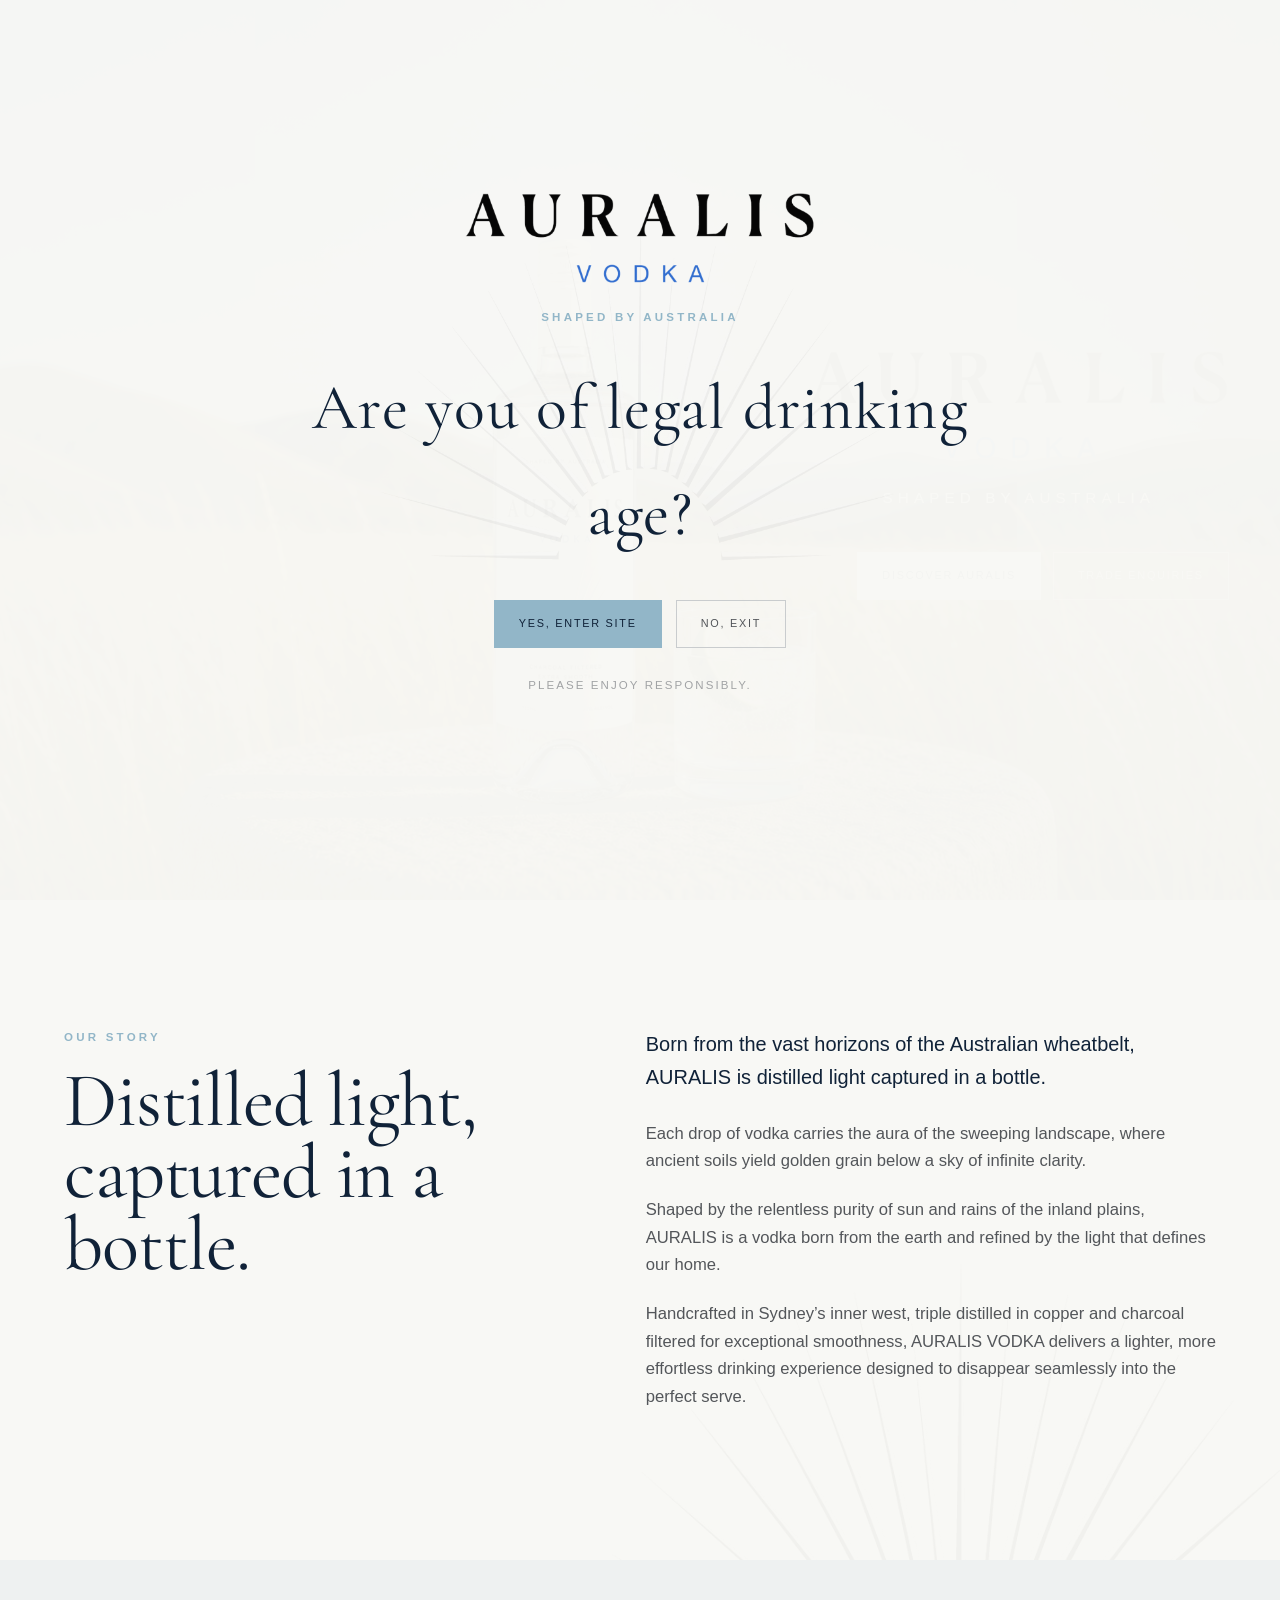
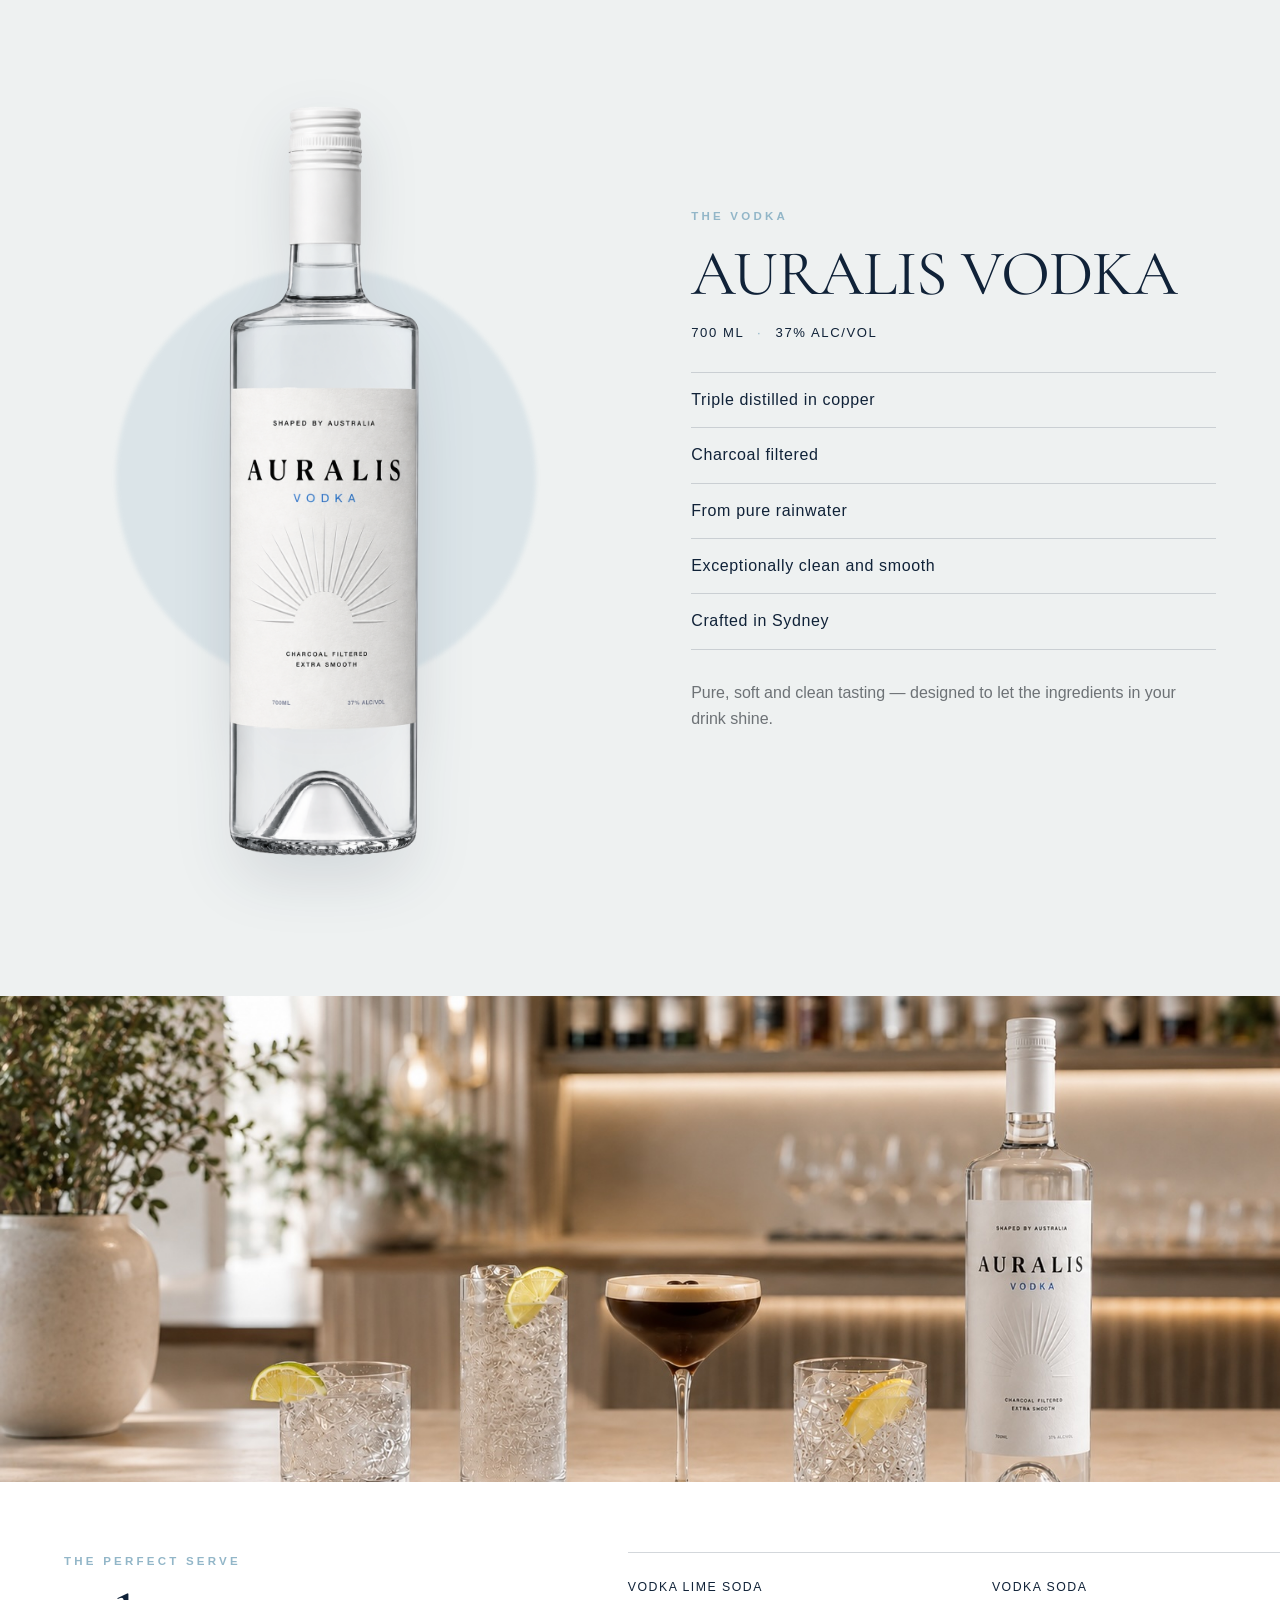
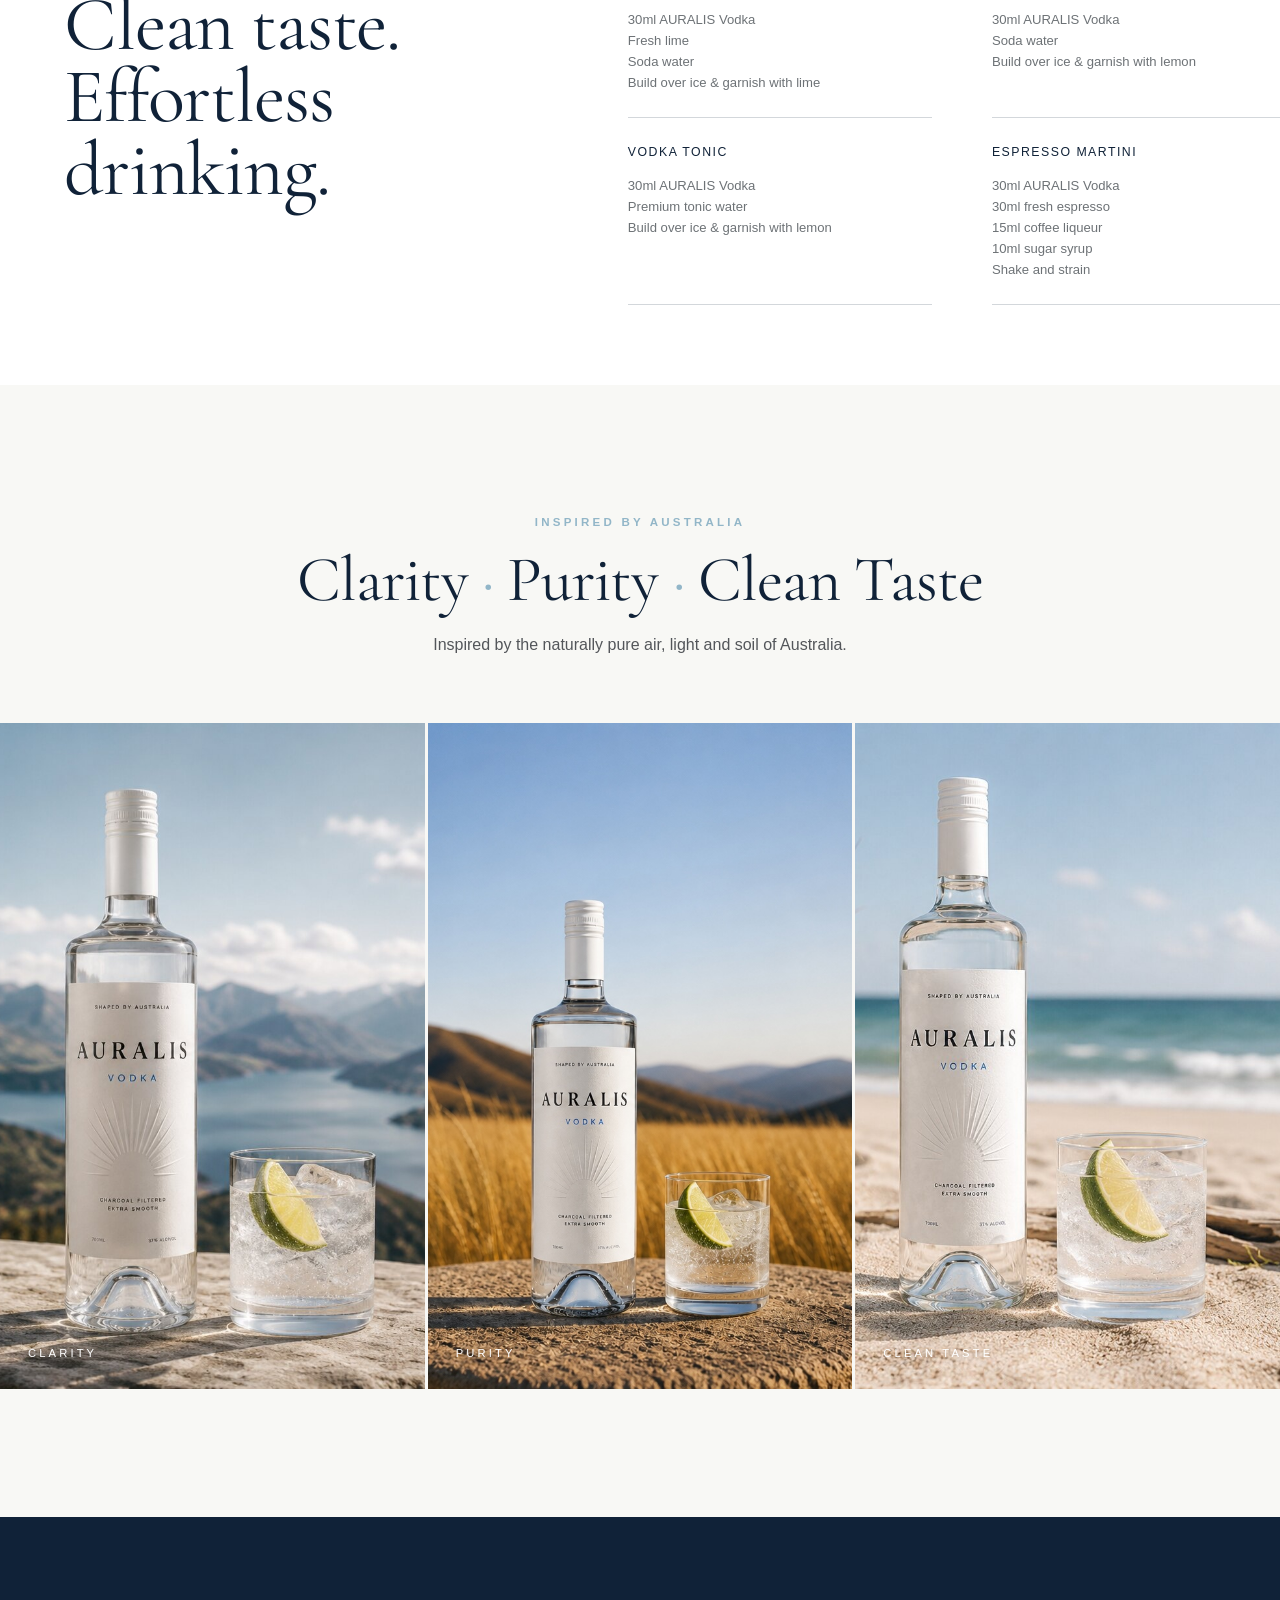
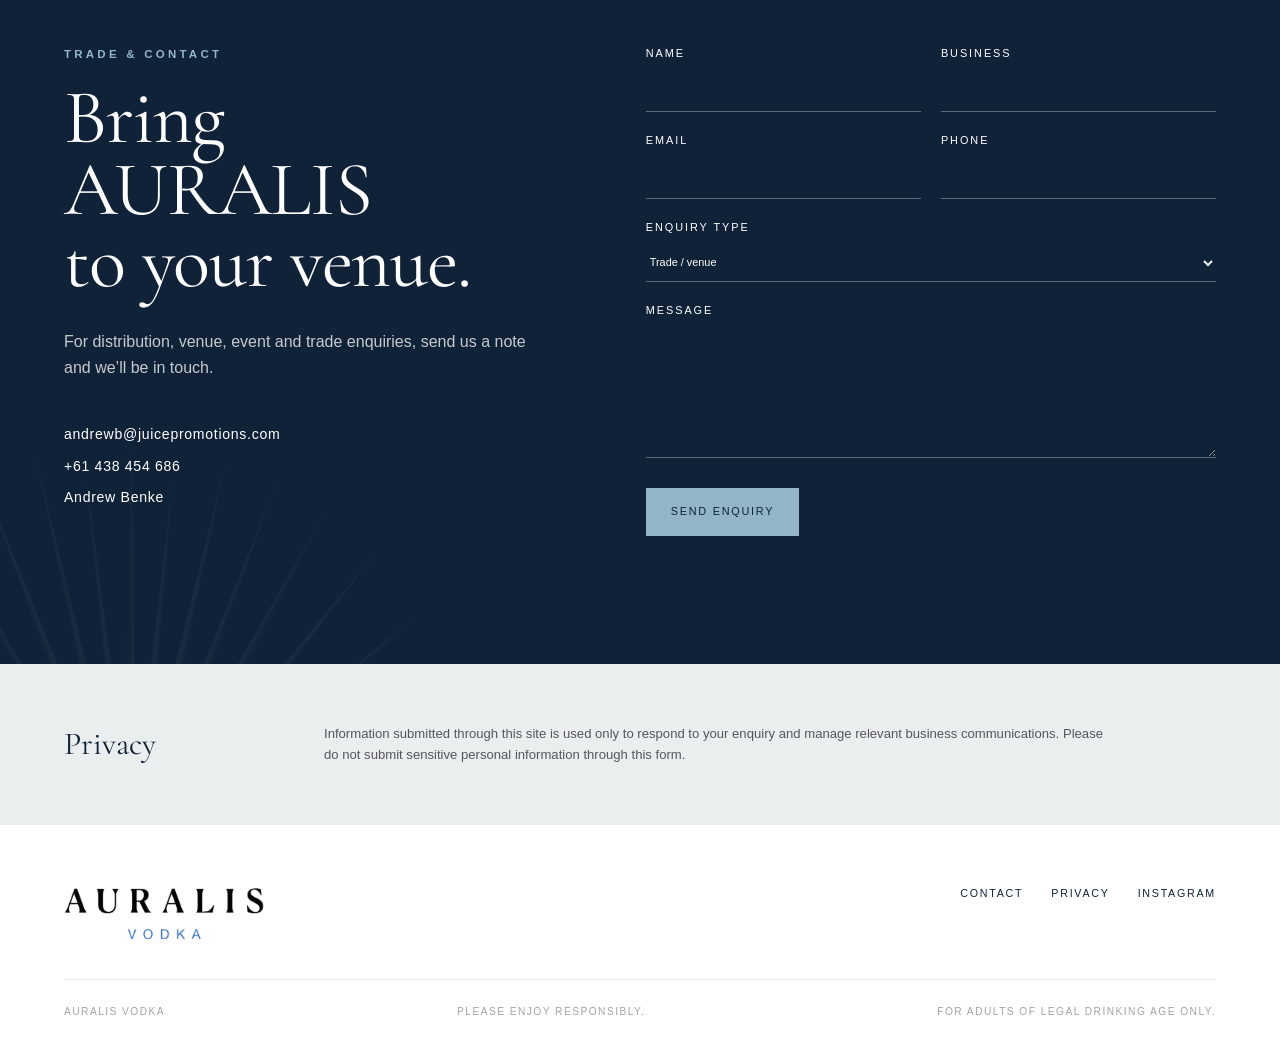
==== commit 42c843bf: "Refactor serve section and improve recipe structure" ====
--- a/index.html
+++ b/index.html
@@ -99,49 +99,54 @@
     </section>
 
     <section class="serve" id="serve" aria-labelledby="serveTitle">
-      <div class="serve__image-wrap">
-        <img src="images/drinks-lineup.jpg" alt="AURALIS Vodka with four classic vodka serves on a bar" />
-      </div>
-      <div class="serve__panel section__inner">
-        <div>
-          <p class="eyebrow">THE PERFECT SERVE</p>
-          <h2 id="serveTitle">Clean taste.<br />Effortless drinking.</h2>
-        <div class="serve__list" aria-label="AURALIS serves">
-
-    <div class="serve__recipe">
+  <div class="serve__image-wrap">
+    <img src="images/drinks-lineup.jpg" alt="AURALIS Vodka with four classic vodka serves on a bar" />
+  </div>
+
+  <div class="serve__panel section__inner">
+
+    <div class="serve__intro">
+      <p class="eyebrow">THE PERFECT SERVE</p>
+      <h2 id="serveTitle">Clean taste.<br />Effortless drinking.</h2>
+    </div>
+
+    <div class="serve__list" aria-label="AURALIS serves">
+
+      <div class="serve__recipe">
         <h3>Vodka Lime Soda</h3>
         <p>30ml AURALIS Vodka<br>
         Fresh lime<br>
         Soda water<br>
         Build over ice &amp; garnish with lime</p>
-    </div>
-
-    <div class="serve__recipe">
+      </div>
+
+      <div class="serve__recipe">
         <h3>Vodka Soda</h3>
         <p>30ml AURALIS Vodka<br>
         Soda water<br>
         Build over ice &amp; garnish with lemon</p>
-    </div>
-
-    <div class="serve__recipe">
+      </div>
+
+      <div class="serve__recipe">
         <h3>Vodka Tonic</h3>
         <p>30ml AURALIS Vodka<br>
         Premium tonic water<br>
         Build over ice &amp; garnish with lemon</p>
-    </div>
-
-    <div class="serve__recipe">
+      </div>
+
+      <div class="serve__recipe">
         <h3>Espresso Martini</h3>
         <p>30ml AURALIS Vodka<br>
         30ml fresh espresso<br>
         15ml coffee liqueur<br>
         10ml sugar syrup<br>
         Shake and strain</p>
-    </div>
-
-</div>
-      </div>
-    </section>
+      </div>
+
+    </div>
+
+  </div>
+</section>
 
     <section class="landscapes section" aria-labelledby="landscapeTitle">
       <div class="section__inner landscapes__heading">
--- a/style.css
+++ b/style.css
@@ -87,13 +87,70 @@
 .feature-list li { padding: 14px 0; border-bottom: 1px solid rgba(16,34,56,.16); color: var(--dark-navy); letter-spacing: .04em; }
 .product__note { max-width: 520px; margin-top: 30px; color: #6d7276; }
 
-.serve { background: var(--white); }
-.serve__image-wrap { height: min(62vw, 780px); min-height: 480px; overflow: hidden; }
-.serve__image-wrap img { width: 100%; height: 100%; object-fit: cover; object-position: center center; }
-.serve__panel { padding: clamp(60px, 7vw, 100px) 5vw; display: grid; grid-template-columns: 1fr 1.05fr; gap: clamp(50px, 8vw, 120px); align-items: end; }
-.serve__list { display: grid; grid-template-columns: 1fr 1fr; border-top: 1px solid rgba(16,34,56,.18); }
-.serve__list span { padding: 20px 0; border-bottom: 1px solid rgba(16,34,56,.18); color: var(--dark-navy); text-transform: uppercase; letter-spacing: .12em; font-size: .77rem; }
-.serve__list span:nth-child(odd) { padding-right: 20px; }
+.serve {
+  background: var(--white);
+}
+
+.serve__image-wrap {
+  width: 100%;
+  height: 38vw;
+  max-height: 620px;
+  min-height: 480px;
+  overflow: hidden;
+}
+
+.serve__image-wrap img {
+  width: 100%;
+  height: 100%;
+  display: block;
+  object-fit: cover;
+  object-position: center 52%;
+}
+
+.serve__panel {
+  width: 90%;
+  max-width: 1400px;
+  margin: 0 auto;
+  padding: 70px 0 80px;
+  display: grid;
+  grid-template-columns: 42% 58%;
+  gap: 80px;
+  align-items: start;
+}
+
+.serve__panel > div:first-child {
+  width: 100%;
+}
+
+.serve__list {
+  width: 100%;
+  display: grid;
+  grid-template-columns: 1fr 1fr;
+  column-gap: 60px;
+  border-top: 1px solid rgba(16,34,56,.18);
+}
+
+.serve__recipe {
+  padding: 24px 0;
+  border-bottom: 1px solid rgba(16,34,56,.18);
+}
+
+.serve__recipe h3 {
+  margin: 0 0 12px;
+  color: var(--dark-navy);
+  text-transform: uppercase;
+  letter-spacing: .12em;
+  font-family: var(--sans);
+  font-size: .77rem;
+  font-weight: 500;
+}
+
+.serve__recipe p {
+  margin: 0;
+  color: #6d7276;
+  font-size: .82rem;
+  line-height: 1.6;
+}
 
 .landscapes { background: var(--warm-white); padding-left: 0; padding-right: 0; }
 .landscapes__heading { padding: 0 5vw 65px; text-align: center; }
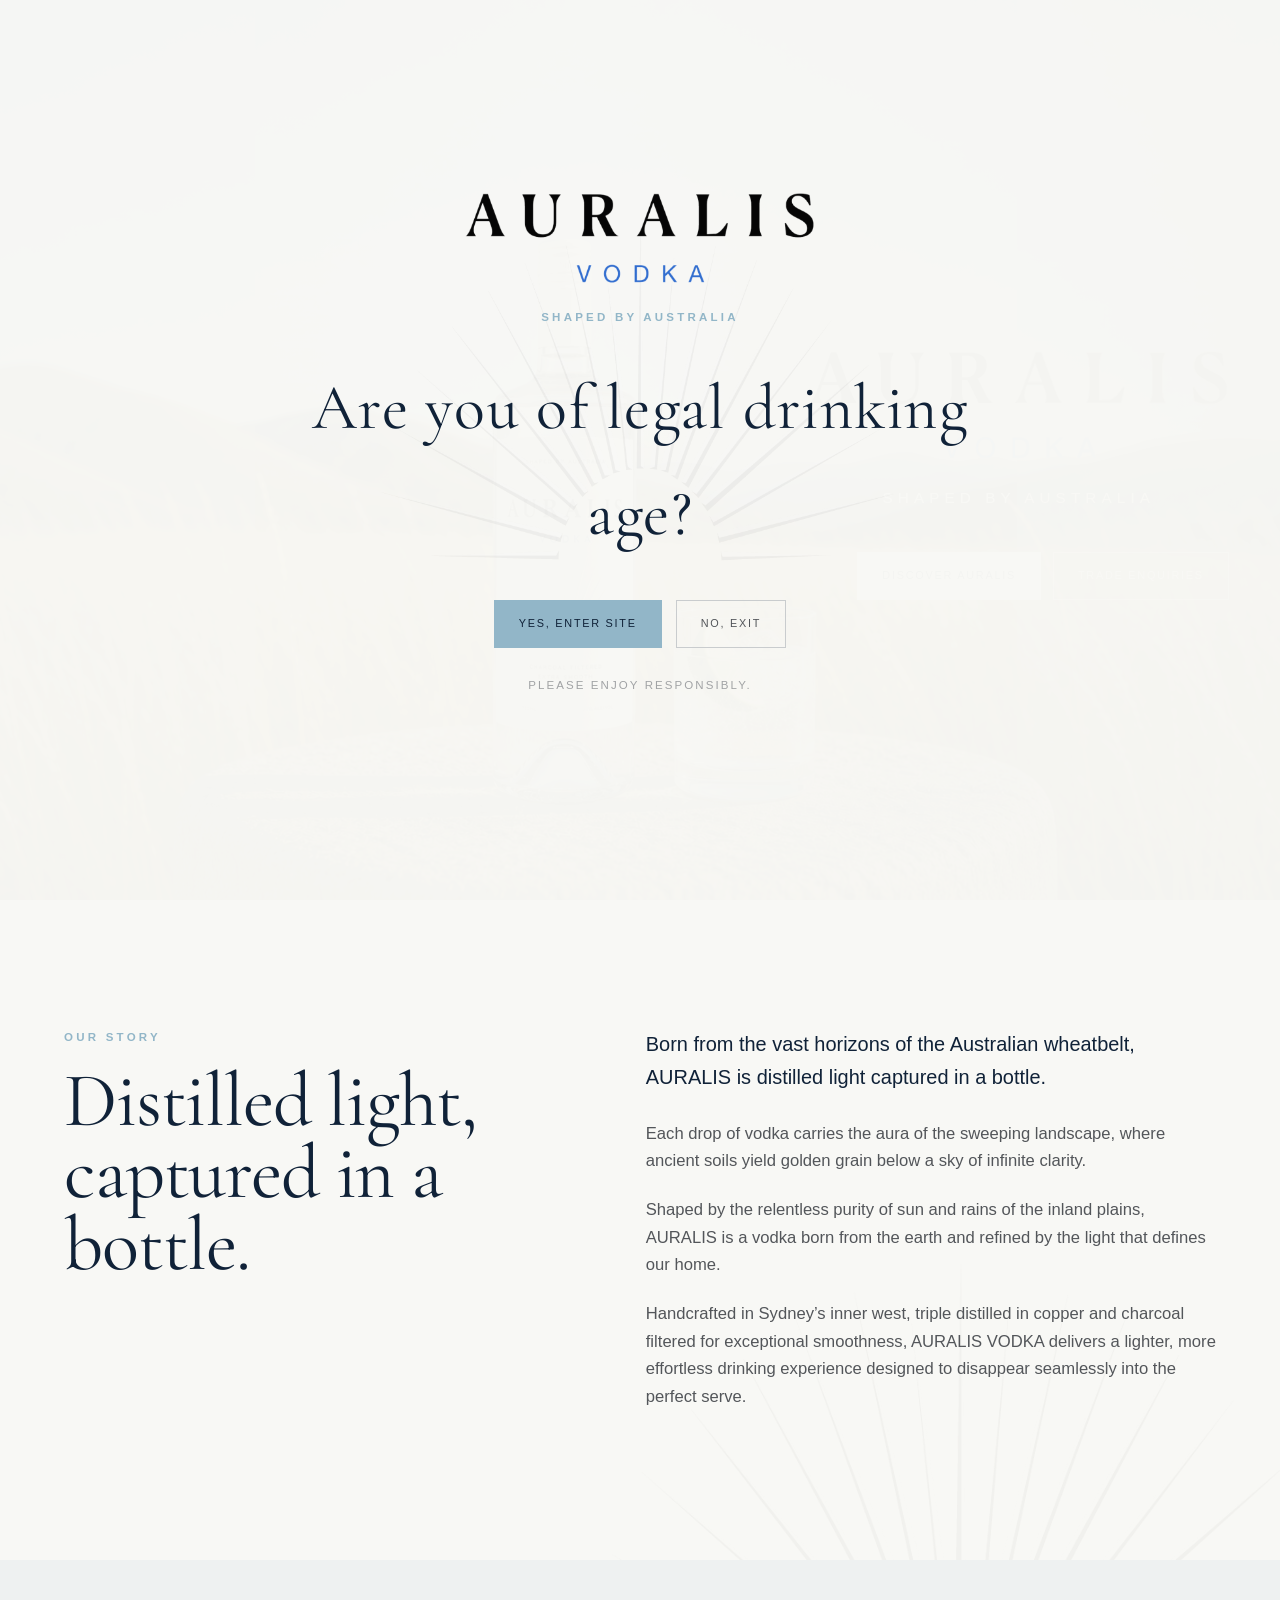
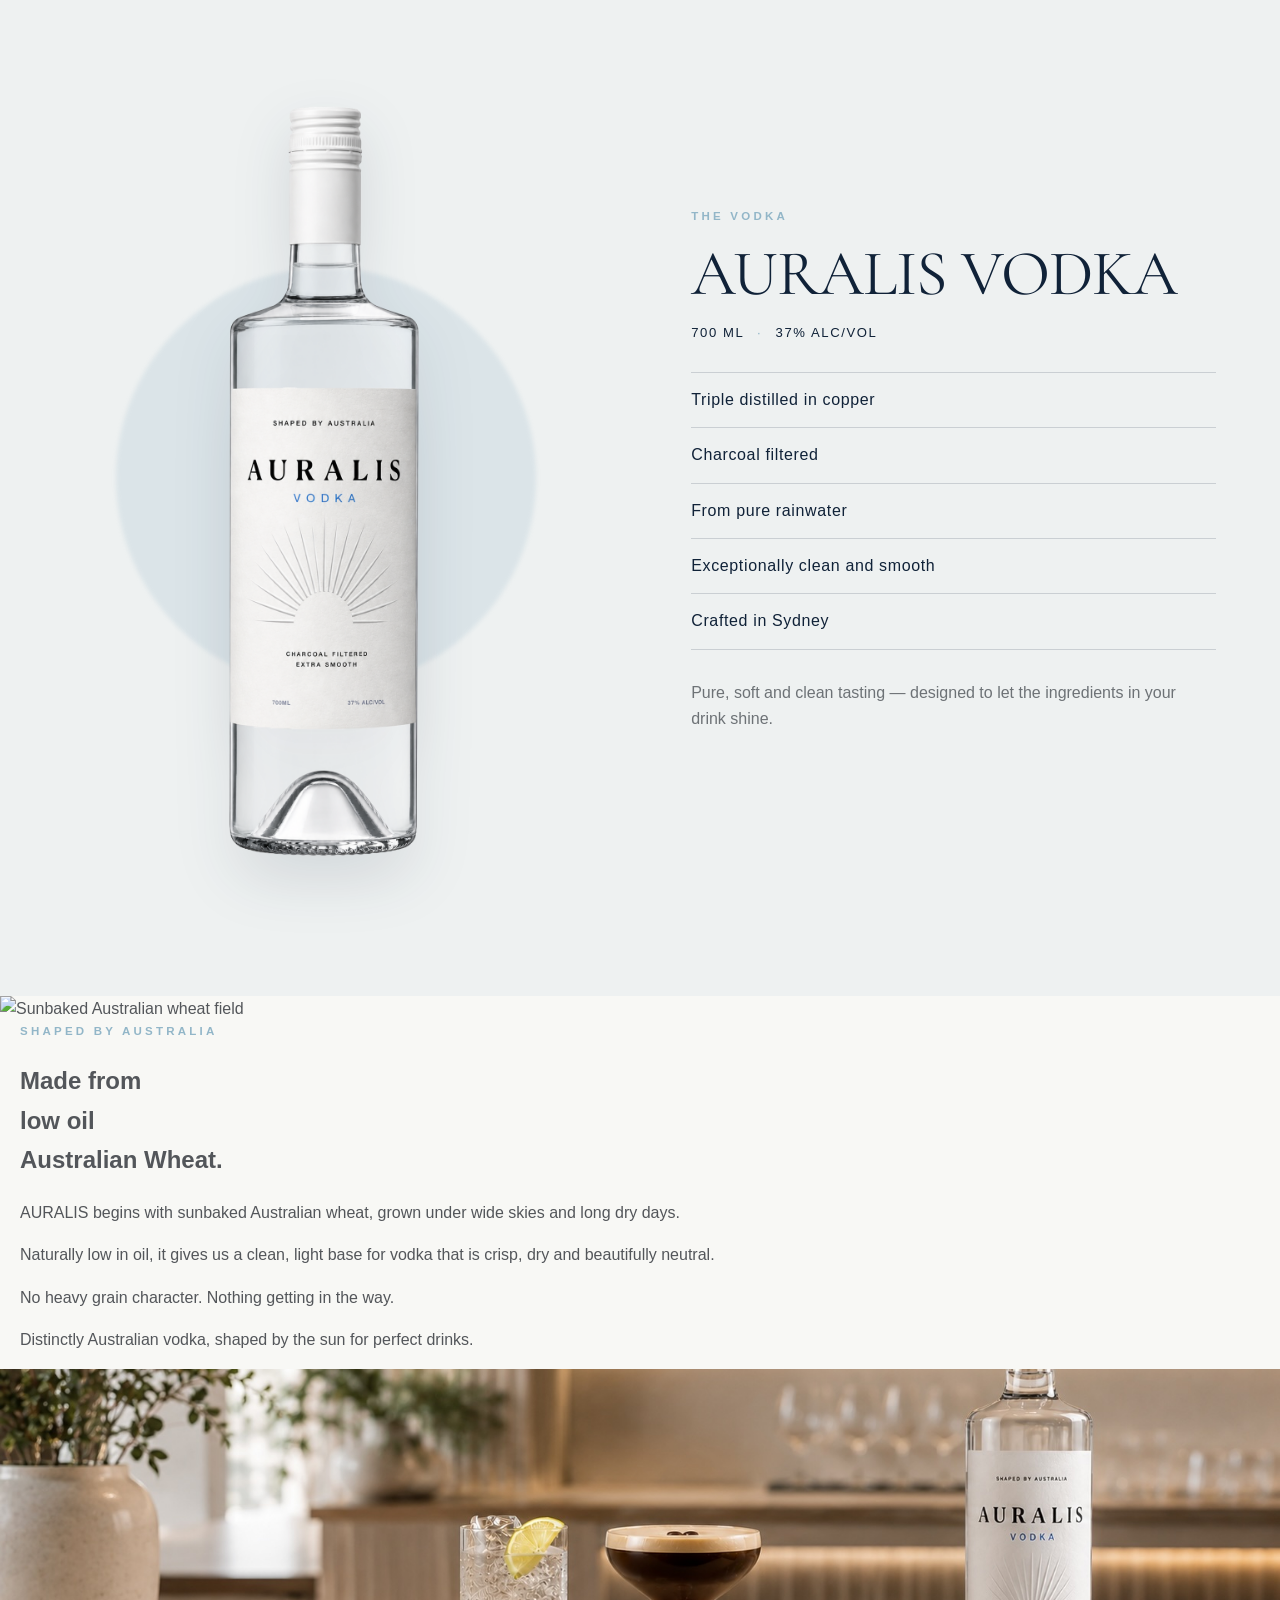
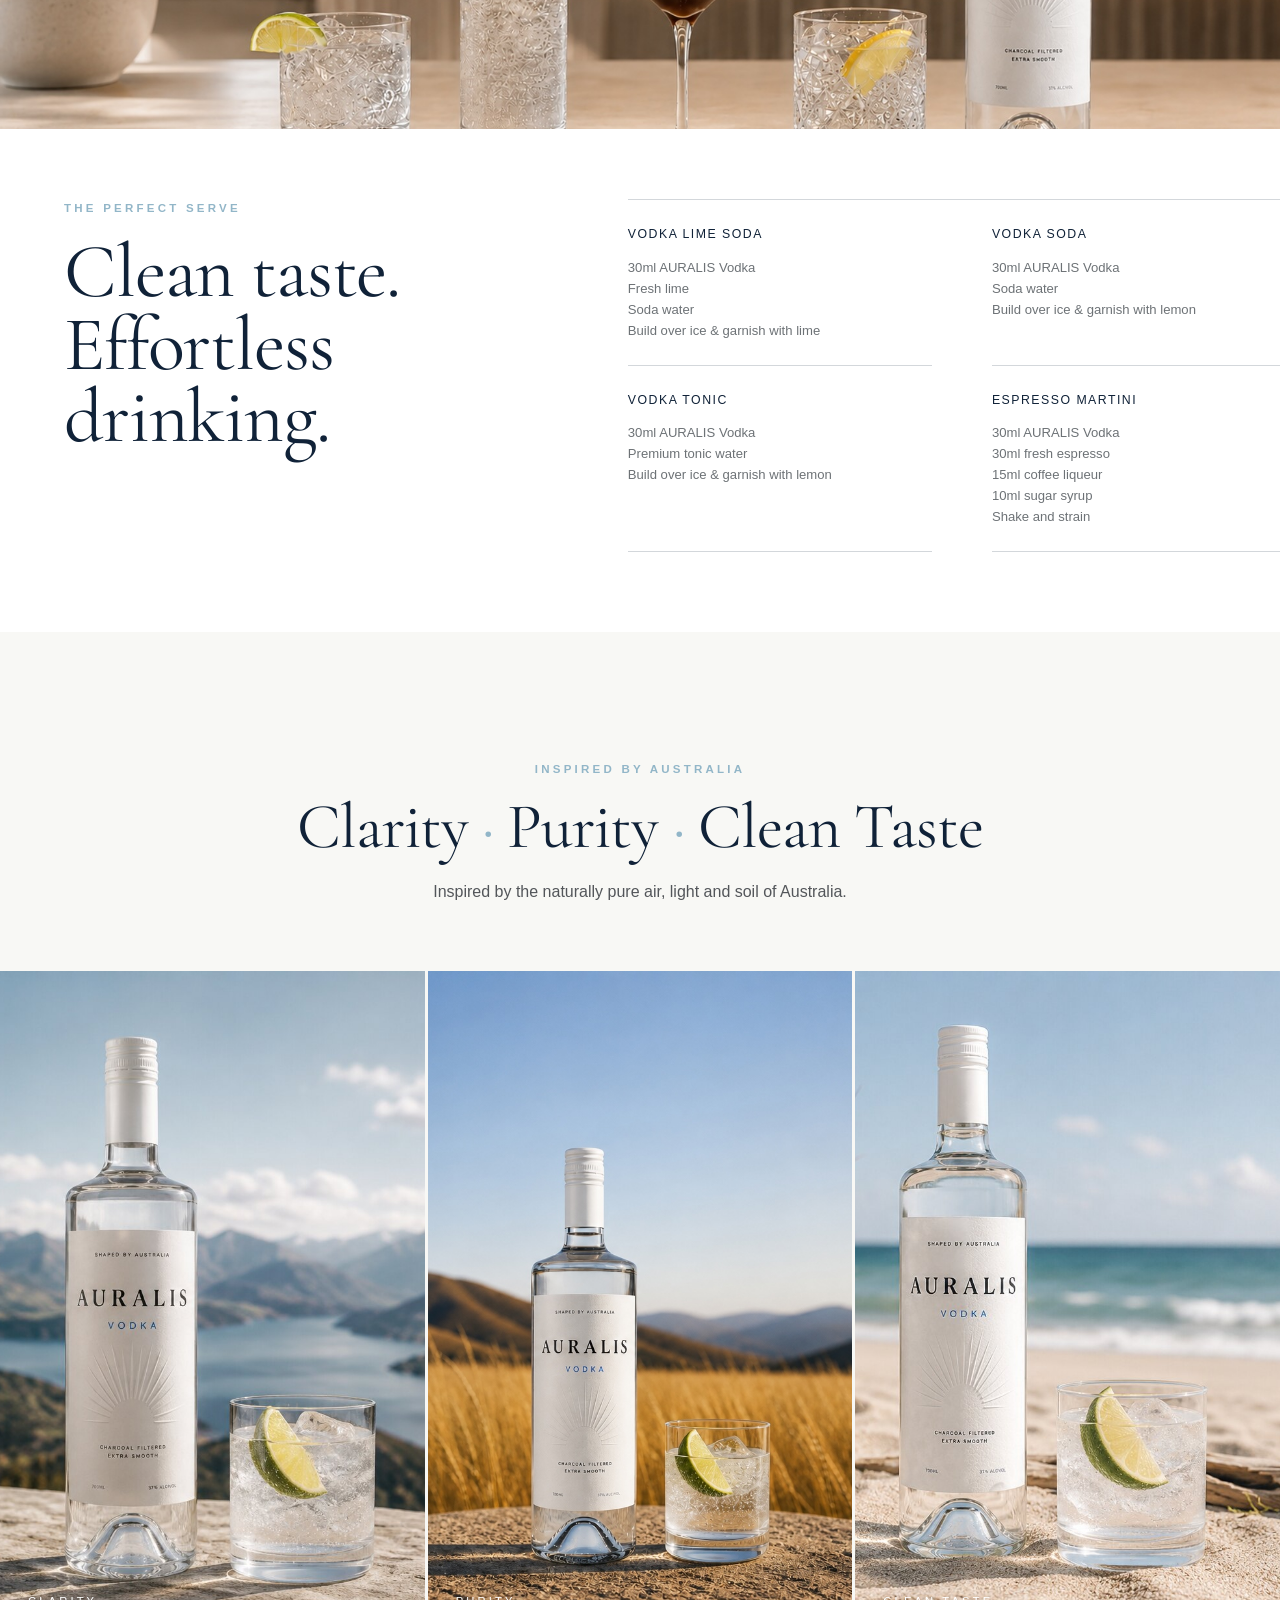
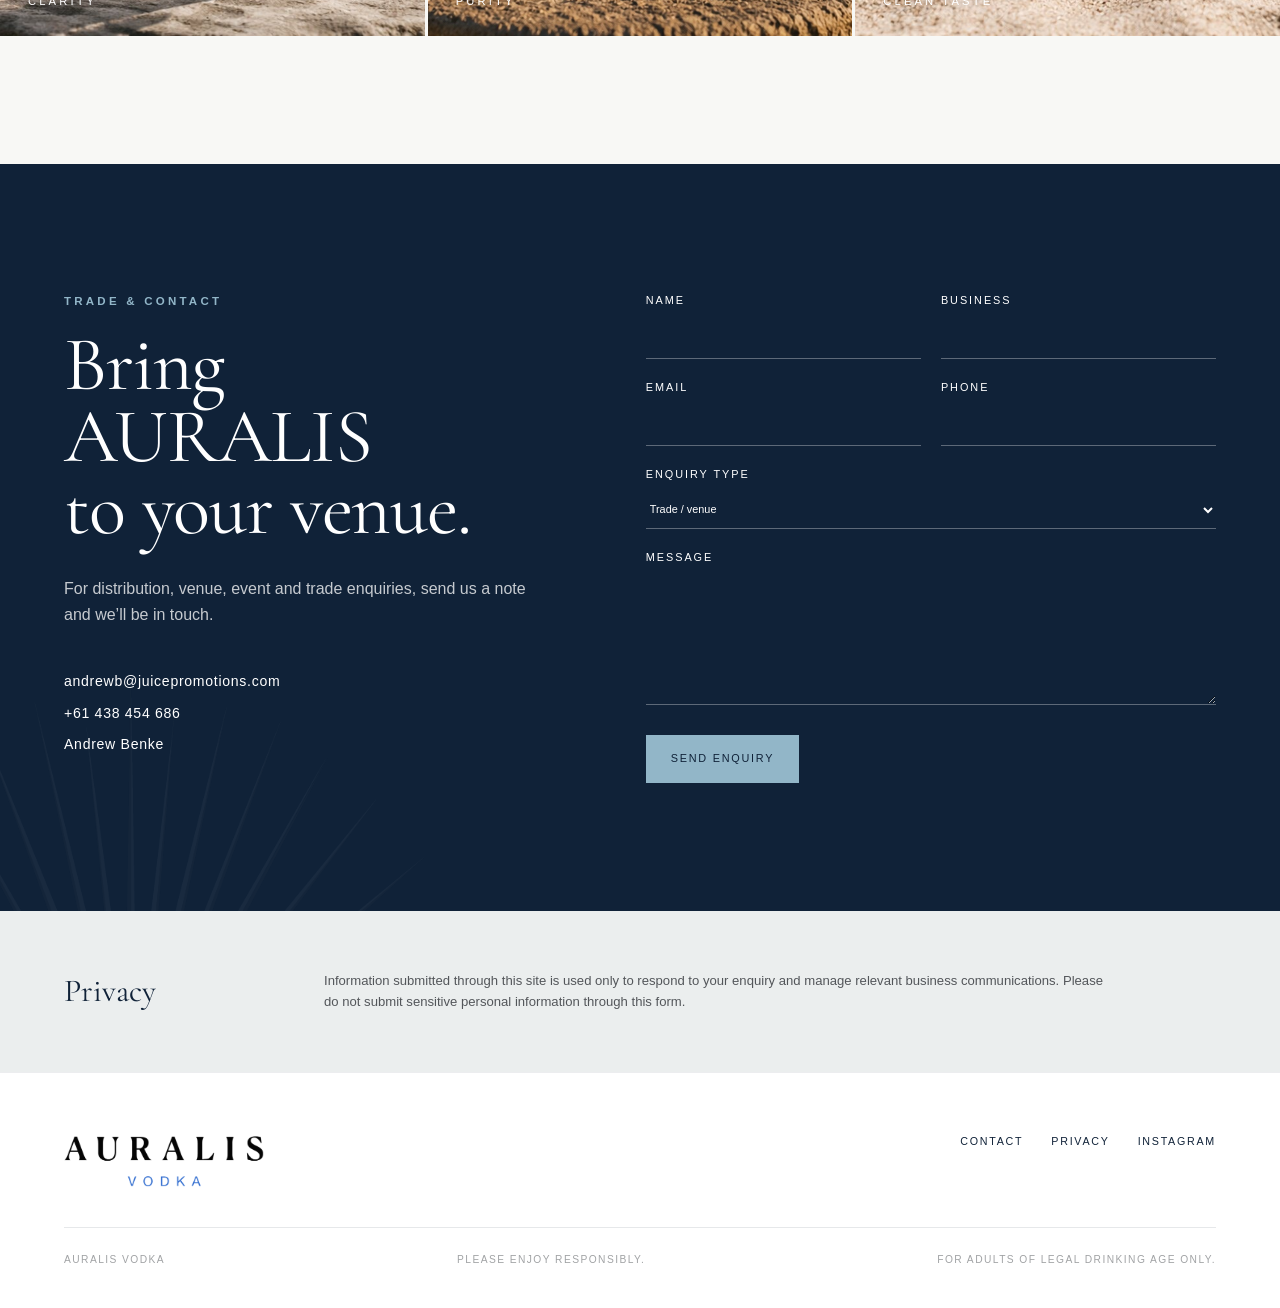
==== commit a684eebb: "Add origin section with details about Australian wheat Added a new section about the origin of the p" ====
--- a/index.html
+++ b/index.html
@@ -97,7 +97,39 @@
         </div>
       </div>
     </section>
-
+<section class="origin" id="origin" aria-labelledby="originTitle">
+
+  <div class="origin__image-wrap">
+    <img
+      src="images/product-origin-wheat.jpg"
+      alt="Sunbaked Australian wheat field"
+    />
+  </div>
+
+  <div class="origin__panel section__inner">
+
+    <div class="origin__intro">
+      <p class="eyebrow">SHAPED BY AUSTRALIA</p>
+      <h2 id="originTitle">
+        Made from<br>
+        low oil<br>
+        Australian Wheat.
+      </h2>
+    </div>
+
+    <div class="origin__copy">
+      <p>AURALIS begins with sunbaked Australian wheat, grown under wide skies and long dry days.</p>
+
+      <p>Naturally low in oil, it gives us a clean, light base for vodka that is crisp, dry and beautifully neutral.</p>
+
+      <p>No heavy grain character. Nothing getting in the way.</p>
+
+      <p>Distinctly Australian vodka, shaped by the sun for perfect drinks.</p>
+    </div>
+
+  </div>
+
+</section>
     <section class="serve" id="serve" aria-labelledby="serveTitle">
   <div class="serve__image-wrap">
     <img src="images/drinks-lineup.jpg" alt="AURALIS Vodka with four classic vodka serves on a bar" />
--- a/style.css
+++ b/style.css
@@ -93,9 +93,7 @@
 
 .serve__image-wrap {
   width: 100%;
-  height: 38vw;
-  max-height: 620px;
-  min-height: 480px;
+  height: 360px;
   overflow: hidden;
 }
 
@@ -104,7 +102,7 @@
   height: 100%;
   display: block;
   object-fit: cover;
-  object-position: center 52%;
+  object-position: center 68%;
 }
 
 .serve__panel {
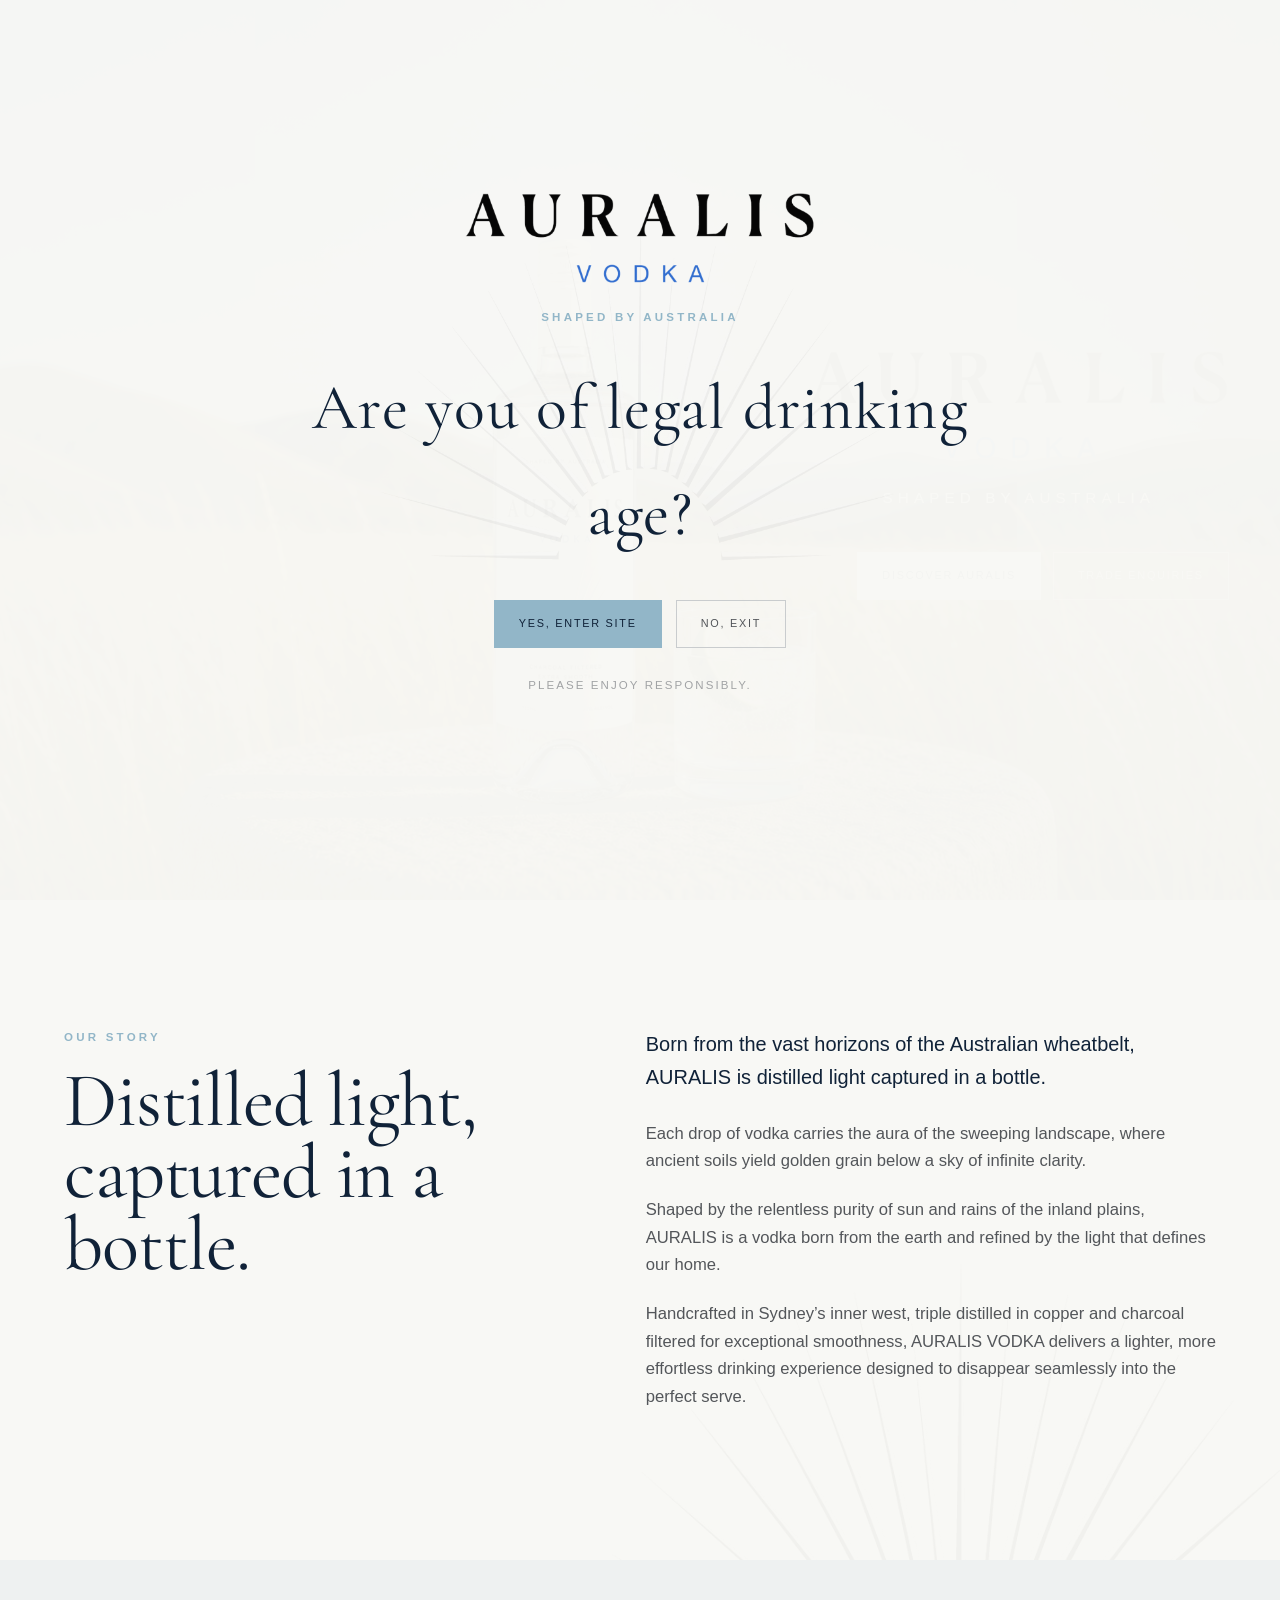
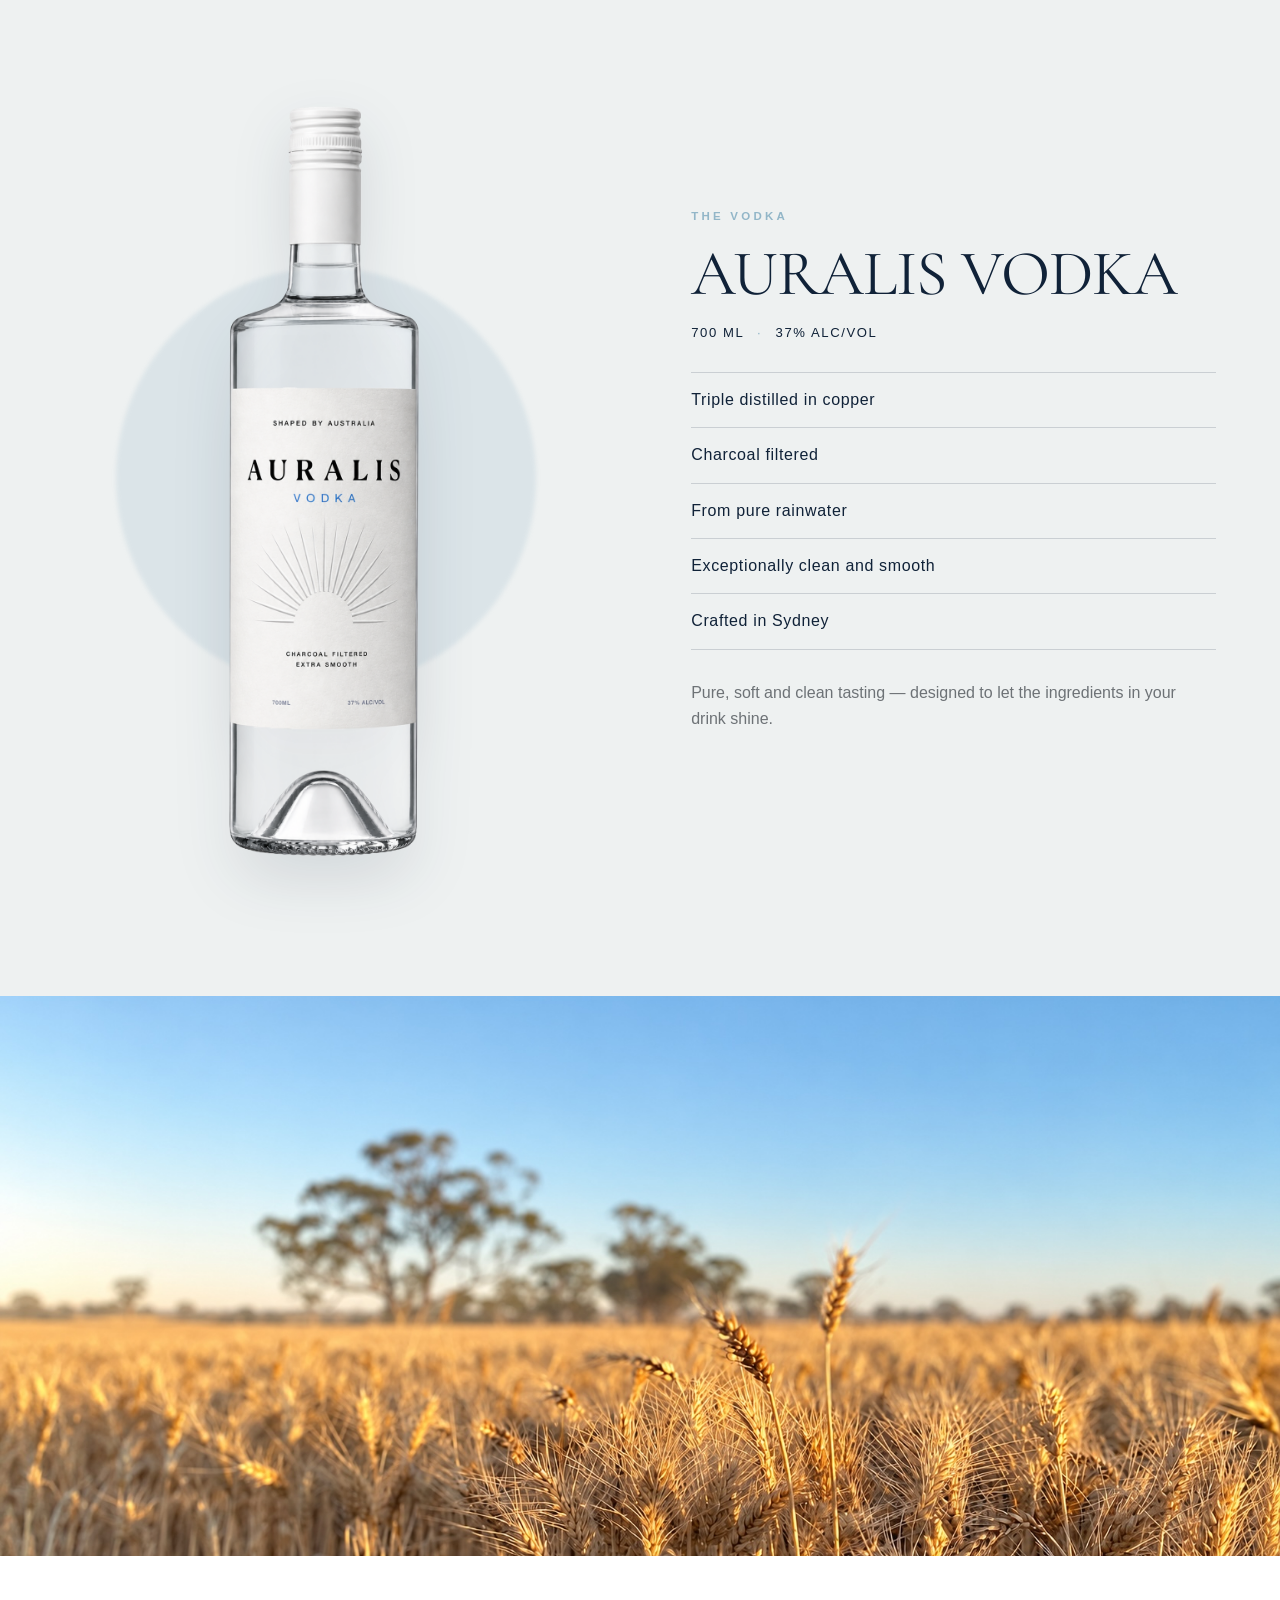
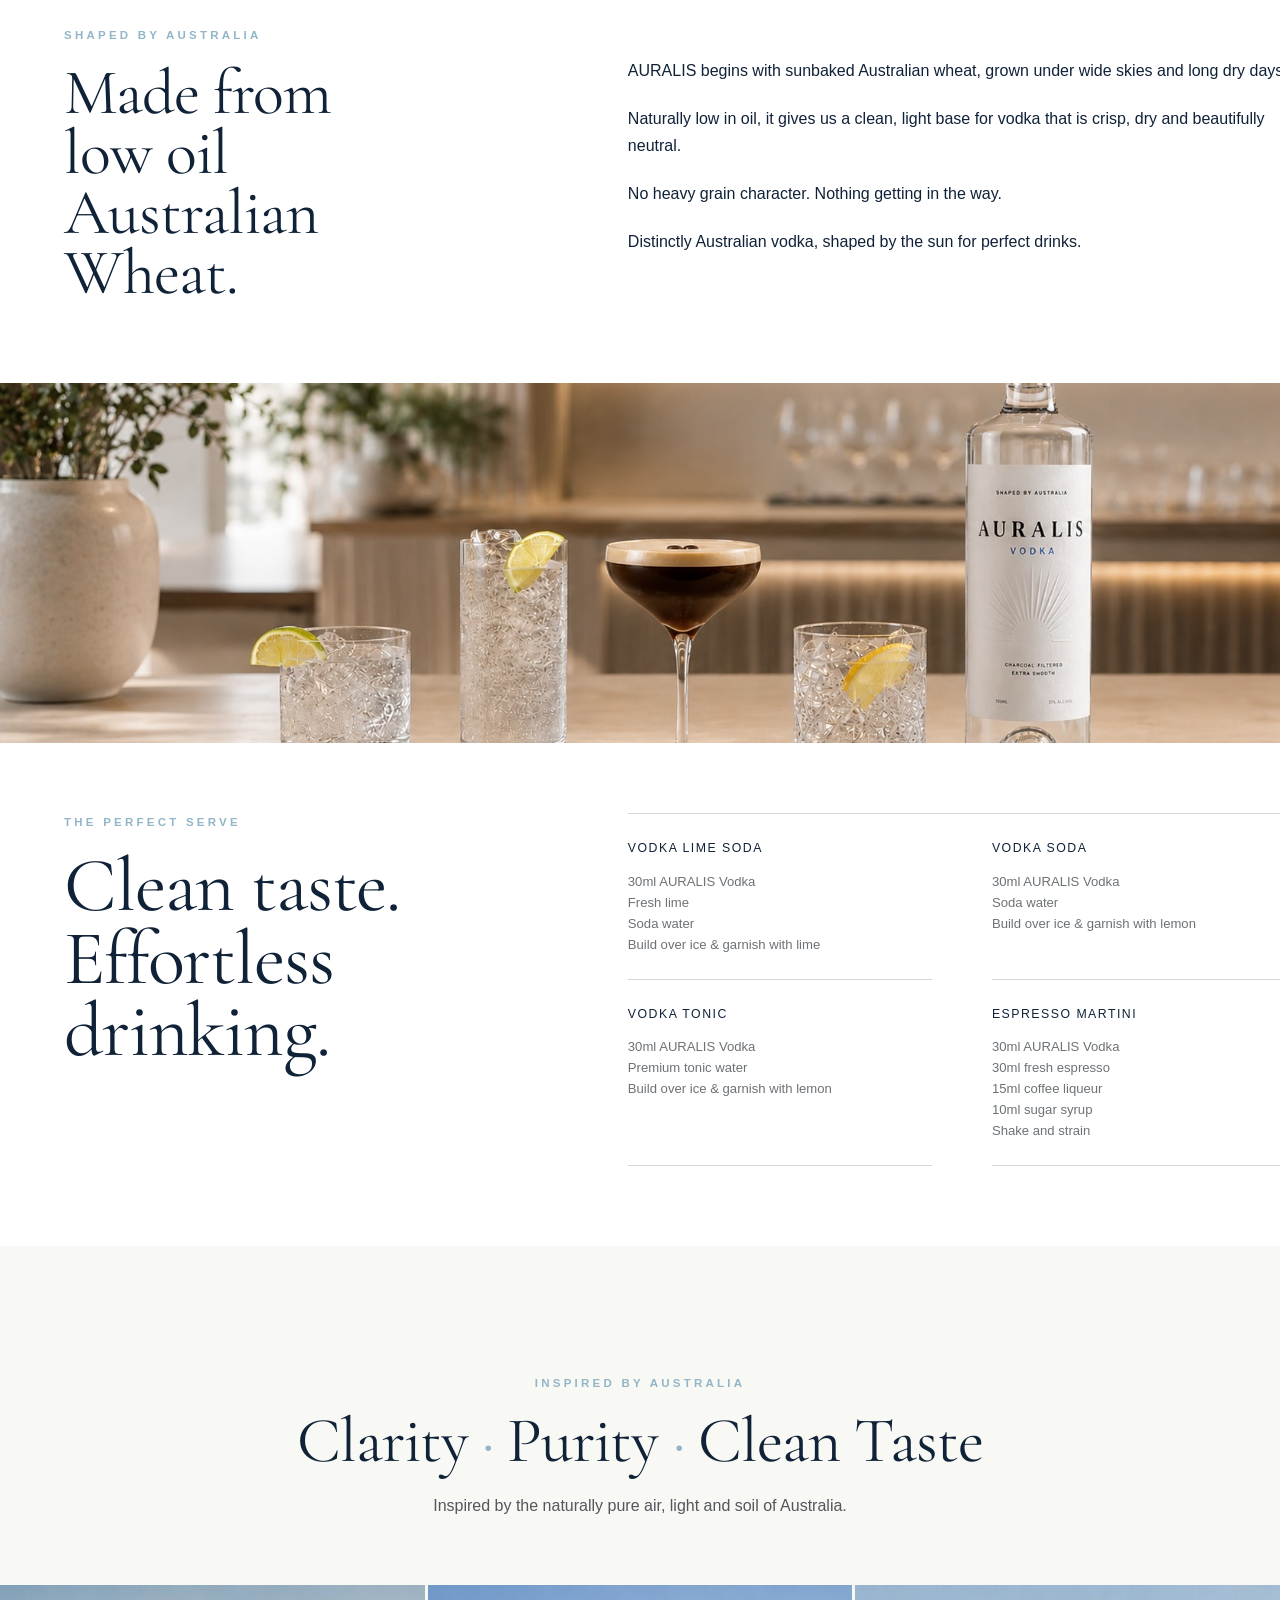
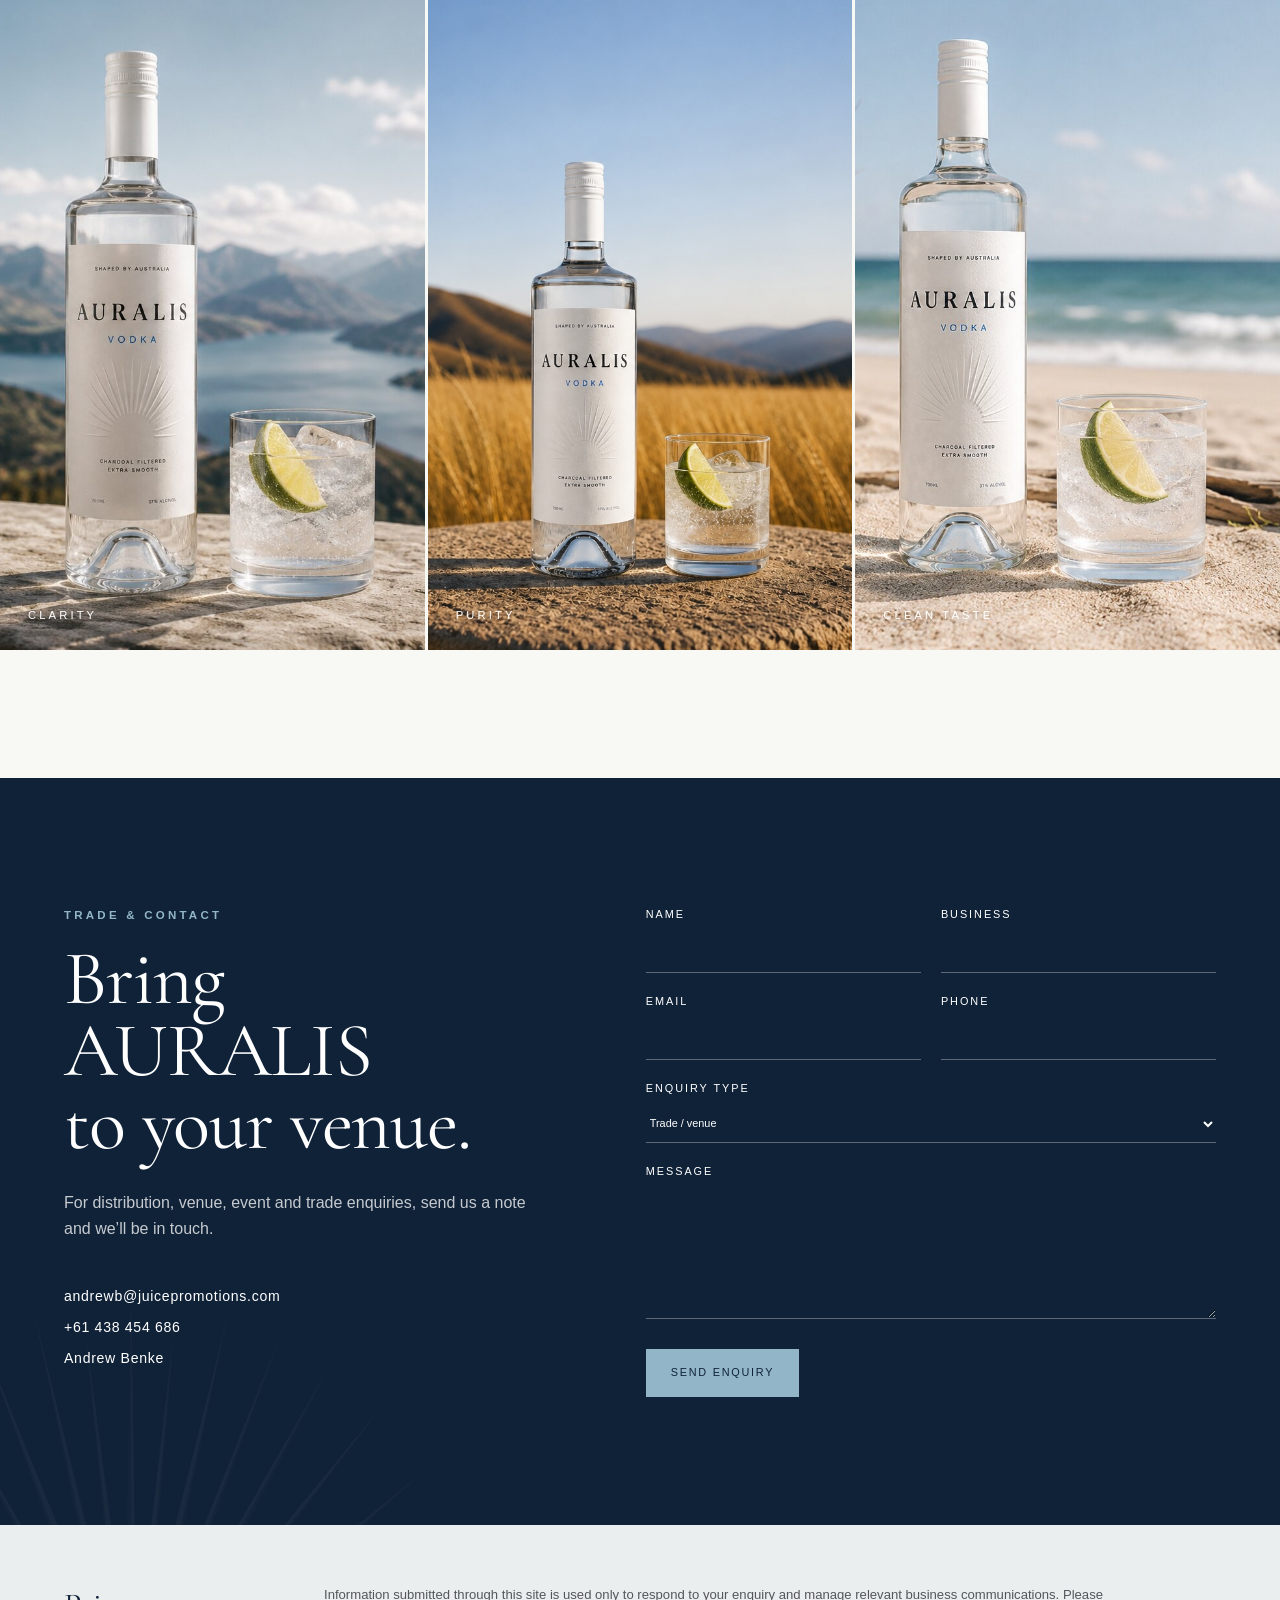
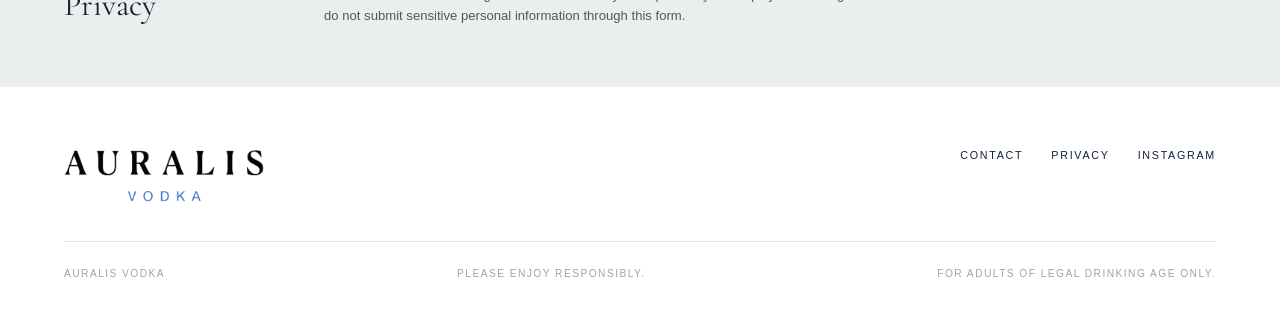
==== commit 0cb46afa: "Fix formatting in originTitle heading" ====
--- a/index.html
+++ b/index.html
@@ -113,7 +113,8 @@
       <h2 id="originTitle">
         Made from<br>
         low oil<br>
-        Australian Wheat.
+        Australian<br>
+        Wheat.
       </h2>
     </div>
 
--- a/style.css
+++ b/style.css
@@ -86,7 +86,74 @@
 .feature-list { list-style: none; margin: 0; padding: 0; border-top: 1px solid rgba(16,34,56,.16); }
 .feature-list li { padding: 14px 0; border-bottom: 1px solid rgba(16,34,56,.16); color: var(--dark-navy); letter-spacing: .04em; }
 .product__note { max-width: 520px; margin-top: 30px; color: #6d7276; }
-
+/* PRODUCT ORIGIN */
+
+.origin {
+  background: var(--white);
+}
+
+.origin__image-wrap {
+  width: 100%;
+  height: 560px;
+  overflow: hidden;
+}
+
+.origin__image-wrap img {
+  width: 100%;
+  height: 100%;
+  display: block;
+  object-fit: cover;
+  object-position: center 58%;
+}
+
+.origin__panel {
+  width: 90%;
+  max-width: 1400px;
+  margin: 0 auto;
+  padding: 70px 0 80px;
+  display: grid;
+  grid-template-columns: 42% 58%;
+  gap: 80px;
+  align-items: start;
+}
+
+.origin__intro h2 {
+  margin: 8px 0 0;
+  color: var(--dark-navy);
+  font-family: var(--serif);
+  font-size: clamp(2.8rem, 5vw, 4.8rem);
+  line-height: .94;
+  font-weight: 400;
+  letter-spacing: -.015em;
+}
+
+.origin__copy {
+  padding-top: 32px;
+  max-width: 720px;
+  color: var(--dark-navy);
+}
+
+.origin__copy p {
+  margin: 0 0 22px;
+  font-size: 1rem;
+  line-height: 1.65;
+}
+
+@media (max-width: 768px) {
+  .origin__image-wrap {
+    height: 420px;
+  }
+
+  .origin__panel {
+    grid-template-columns: 1fr;
+    gap: 35px;
+    padding: 50px 0 60px;
+  }
+
+  .origin__copy {
+    padding-top: 0;
+  }
+}
 .serve {
   background: var(--white);
 }
